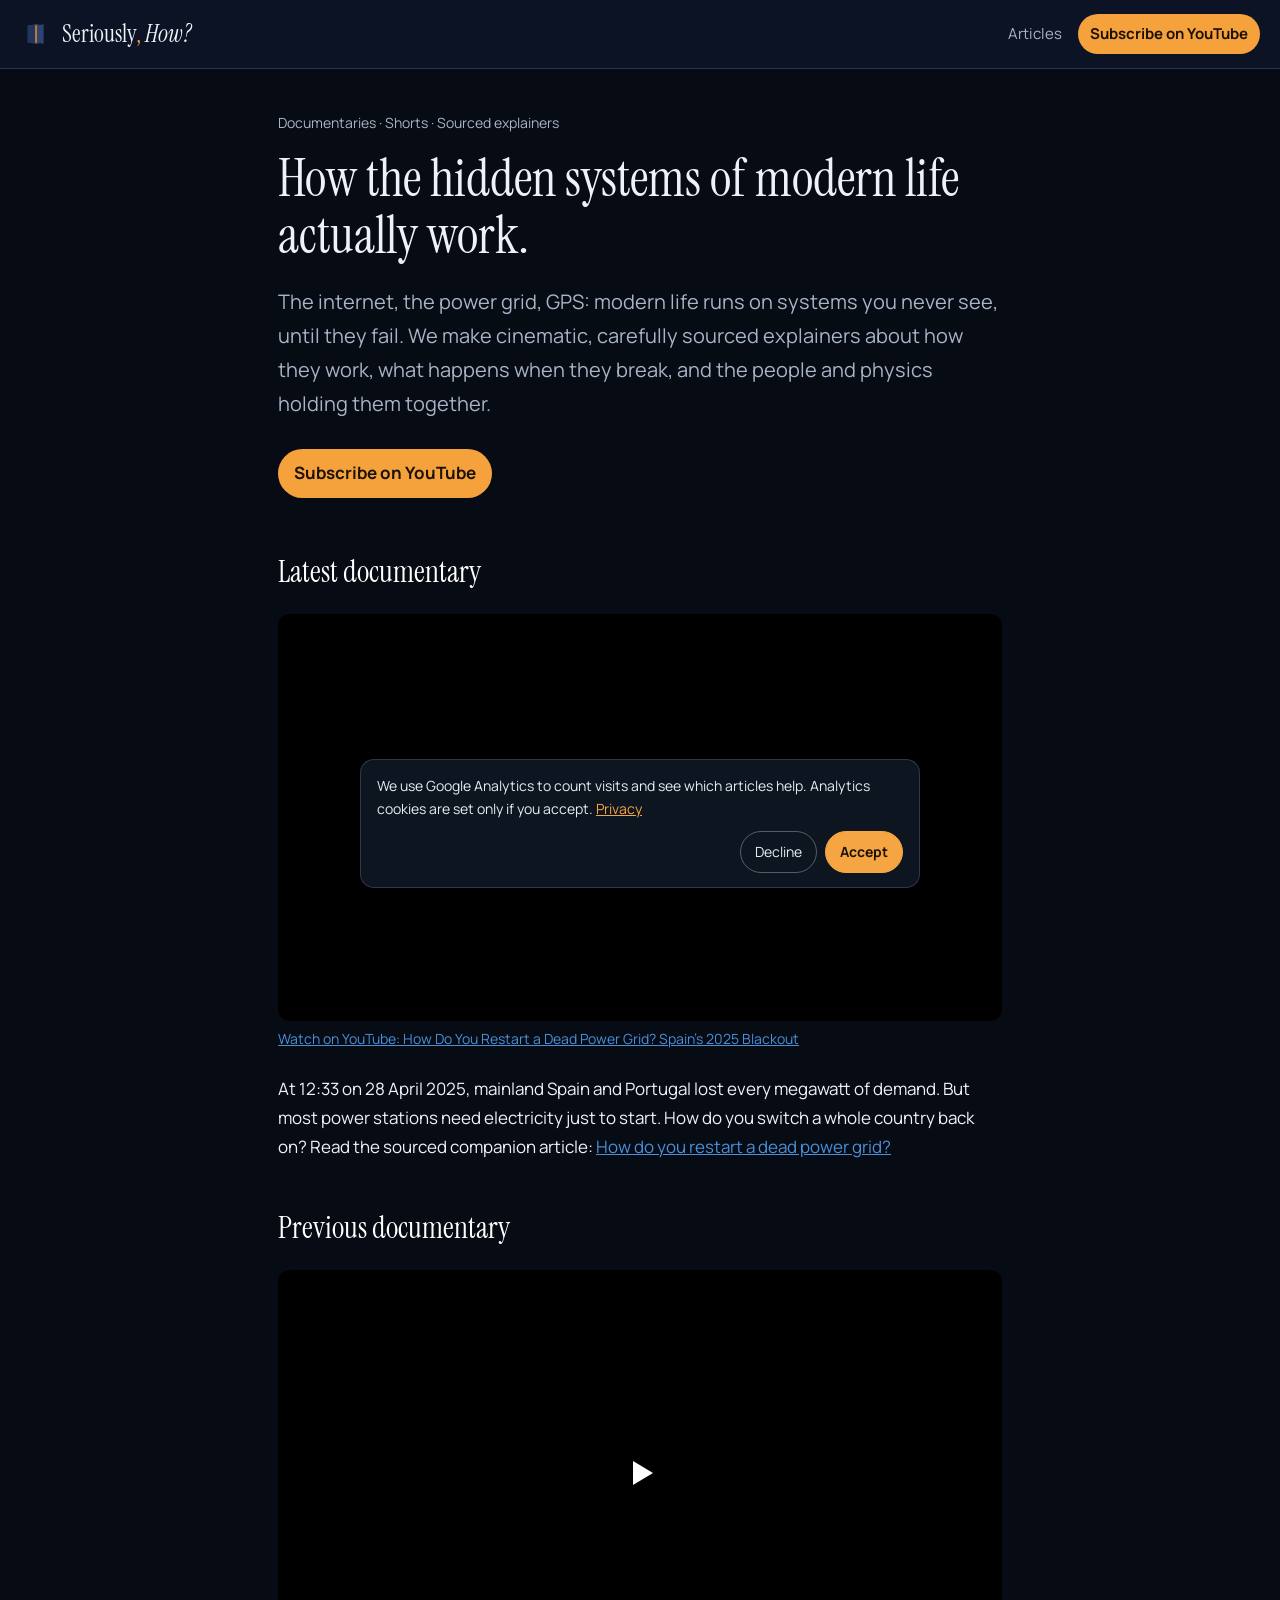
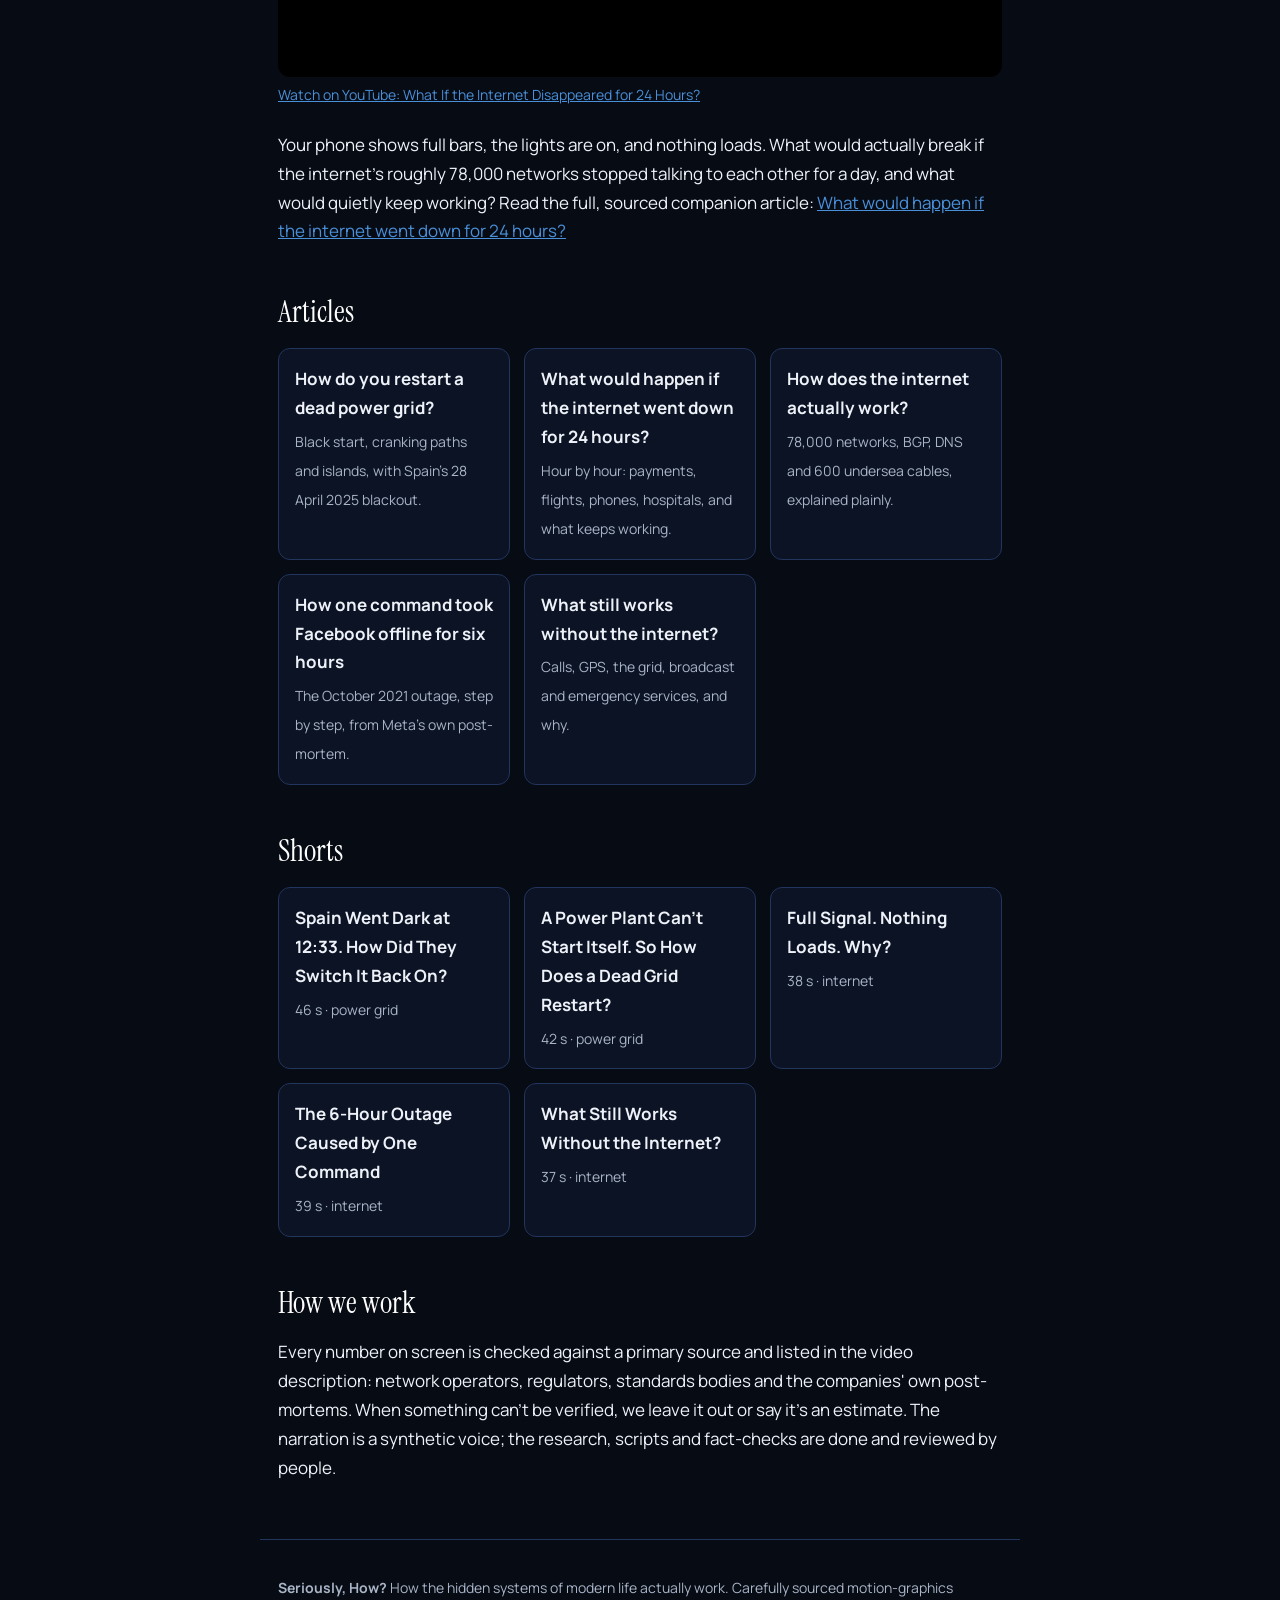
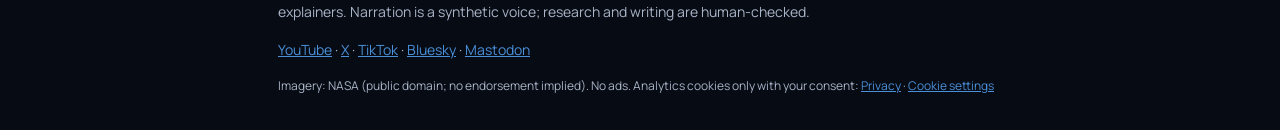
==== index.html @ 6d710eda "site: 2026-11-21T23:31Z" ====
<!doctype html>
<html lang="en">
<head>
<meta charset="utf-8">
<meta name="viewport" content="width=device-width, initial-scale=1">
<title>Seriously, How? | How the hidden systems of modern life actually work</title>
<meta name="description" content="Carefully sourced explainers about the internet, power grids and GPS: what they are, how they fail, and what keeps working. Documentaries and Shorts on YouTube.">
<link rel="canonical" href="https://seriouslyhowtv.github.io/">
<meta name="google-site-verification" content="L1zKC8UwtxLcLsiL1kIcSPegI81uNwDRjJPw3aITzao">
<meta property="og:type" content="website">
<meta property="og:title" content="Seriously, How? | How the hidden systems of modern life actually work">
<meta property="og:description" content="Carefully sourced explainers about the internet, power grids and GPS: what they are, how they fail, and what keeps working. Documentaries and Shorts on YouTube.">
<meta property="og:url" content="https://seriouslyhowtv.github.io/">
<meta property="og:image" content="https://seriouslyhowtv.github.io/static/og-blackstart.jpg">
<meta name="twitter:card" content="summary_large_image">
<link rel="icon" href="/static/favicon.png">
<link rel="preconnect" href="https://fonts.googleapis.com"><link rel="preconnect" href="https://fonts.gstatic.com" crossorigin>
<link href="https://fonts.googleapis.com/css2?family=Instrument+Serif:ital@0;1&family=Manrope:wght@400;600;700&display=swap" rel="stylesheet">
<link rel="stylesheet" href="/static/style.css?v=be25d2f9">
<script type="application/ld+json">{"@context": "https://schema.org", "@graph": [{"@type": "Organization", "name": "Seriously, How?", "url": "https://seriouslyhowtv.github.io", "logo": "https://seriouslyhowtv.github.io/static/avatar.png", "sameAs": ["https://www.youtube.com/@SeriouslyHowTV", "https://x.com/SeriouslyHowTV", "https://www.tiktok.com/@seriouslyhowtv", "https://bsky.app/profile/seriouslyhowtv.bsky.social", "https://mastodon.social/@SeriouslyHowTV"]}, {"@type": "VideoObject", "name": "How Do You Restart a Dead Power Grid? Spain's 2025 Blackout", "description": "How grid operators restart a country after a total blackout: black-start plants, cranking paths, load steps and islands, with the 28 April 2025 Iberian blackout.", "thumbnailUrl": ["https://i.ytimg.com/vi/2I3fvMVswFk/maxresdefault.jpg"], "uploadDate": "2026-11-20T15:00:00Z", "duration": "PT3M11S", "embedUrl": "https://www.youtube.com/embed/2I3fvMVswFk", "url": "https://www.youtube.com/watch?v=2I3fvMVswFk"}, {"@type": "VideoObject", "name": "What If the Internet Disappeared for 24 Hours?", "description": "Hour by hour: what would break and what would keep working if the internet's ~78,000 networks stopped exchanging routes.", "thumbnailUrl": ["https://i.ytimg.com/vi/CZO43--Z1FA/maxresdefault.jpg"], "uploadDate": "2026-11-19T15:00:00Z", "duration": "PT8M13S", "embedUrl": "https://www.youtube.com/embed/CZO43--Z1FA", "url": "https://www.youtube.com/watch?v=CZO43--Z1FA"}]}</script>
<script>
window.dataLayer=window.dataLayer||[];function gtag(){dataLayer.push(arguments);}
gtag('consent','default',{ad_storage:'denied',ad_user_data:'denied',ad_personalization:'denied',analytics_storage:'denied',wait_for_update:500});
try{if(localStorage.getItem('sh_consent')==='granted'){gtag('consent','update',{analytics_storage:'granted'});}}catch(e){}
gtag('js',new Date());gtag('config','G-7S8MNK1HT8');
</script>
<script async src="https://www.googletagmanager.com/gtag/js?id=G-7S8MNK1HT8"></script>
</head>
<body>
<header class="top"><a class="brand" href="/"><img src="/static/avatar.png" alt="" width="32" height="32"><span>Seriously<span class="comma">,</span> <em>How?</em></span></a>
<nav><a href="/#articles">Articles</a><a href="https://www.youtube.com/@SeriouslyHowTV?sub_confirmation=1" class="sub">Subscribe on YouTube</a></nav></header>
<main>
<p class="meta">Documentaries · Shorts · Sourced explainers</p>
<h1>How the hidden systems of modern life actually work.</h1>
<p class="lede">The internet, the power grid, GPS: modern life runs on systems you never see, until they fail. We make cinematic, carefully sourced explainers about how they work, what happens when they break, and the people and physics holding them together.</p>
<a class="cta" href="https://www.youtube.com/@SeriouslyHowTV?sub_confirmation=1">Subscribe on YouTube</a>

<h2>Latest documentary</h2>
<figure class="video"><button class="yt" data-id="2I3fvMVswFk" data-title="How Do You Restart a Dead Power Grid? Spain&#x27;s 2025 Blackout" style="background-image:url(https://i.ytimg.com/vi/2I3fvMVswFk/maxresdefault.jpg)" aria-label="Play: How Do You Restart a Dead Power Grid? Spain&#x27;s 2025 Blackout"><span class="play"></span></button><figcaption><a href="https://www.youtube.com/watch?v=2I3fvMVswFk">Watch on YouTube: How Do You Restart a Dead Power Grid? Spain&#x27;s 2025 Blackout</a></figcaption></figure>
<p>At 12:33 on 28 April 2025, mainland Spain and Portugal lost every megawatt of demand. But most power stations need electricity just to start. How do you switch a whole country back on? Read the sourced companion article: <a href="/restart-a-dead-power-grid/">How do you restart a dead power grid?</a></p>

<h2>Previous documentary</h2>
<figure class="video"><button class="yt" data-id="CZO43--Z1FA" data-title="What If the Internet Disappeared for 24 Hours?" style="background-image:url(https://i.ytimg.com/vi/CZO43--Z1FA/maxresdefault.jpg)" aria-label="Play: What If the Internet Disappeared for 24 Hours?"><span class="play"></span></button><figcaption><a href="https://www.youtube.com/watch?v=CZO43--Z1FA">Watch on YouTube: What If the Internet Disappeared for 24 Hours?</a></figcaption></figure>
<p>Your phone shows full bars, the lights are on, and nothing loads. What would actually break if the internet's roughly 78,000 networks stopped talking to each other for a day, and what would quietly keep working? Read the full, sourced companion article: <a href="/internet-outage-24-hours/">What would happen if the internet went down for 24 hours?</a></p>

<h2 id="articles">Articles</h2>
<div class="cards">
<a class="card" href="/restart-a-dead-power-grid/"><strong>How do you restart a dead power grid?</strong><span>Black start, cranking paths and islands, with Spain's 28 April 2025 blackout.</span></a>
<a class="card" href="/internet-outage-24-hours/"><strong>What would happen if the internet went down for 24 hours?</strong><span>Hour by hour: payments, flights, phones, hospitals, and what keeps working.</span></a>
<a class="card" href="/how-the-internet-works-bgp-dns/"><strong>How does the internet actually work?</strong><span>78,000 networks, BGP, DNS and 600 undersea cables, explained plainly.</span></a>
<a class="card" href="/facebook-outage-2021-bgp-explained/"><strong>How one command took Facebook offline for six hours</strong><span>The October 2021 outage, step by step, from Meta's own post-mortem.</span></a>
<a class="card" href="/what-still-works-without-internet/"><strong>What still works without the internet?</strong><span>Calls, GPS, the grid, broadcast and emergency services, and why.</span></a>
</div>

<h2>Shorts</h2>
<div class="cards">
<a class="card" href="https://youtube.com/shorts/Y-dOBEHFN8U"><strong>Spain Went Dark at 12:33. How Did They Switch It Back On?</strong><span>46 s · power grid</span></a>
<a class="card" href="https://youtube.com/shorts/wNIQ_YsNBSw"><strong>A Power Plant Can't Start Itself. So How Does a Dead Grid Restart?</strong><span>42 s · power grid</span></a>
<a class="card" href="https://youtube.com/shorts/xc8FxhdH4CY"><strong>Full Signal. Nothing Loads. Why?</strong><span>38 s · internet</span></a>
<a class="card" href="https://youtube.com/shorts/HdTgAnh9DNQ"><strong>The 6-Hour Outage Caused by One Command</strong><span>39 s · internet</span></a>
<a class="card" href="https://youtube.com/shorts/McYBIwnWumk"><strong>What Still Works Without the Internet?</strong><span>37 s · internet</span></a>
</div>

<h2>How we work</h2>
<p>Every number on screen is checked against a primary source and listed in the video description: network operators, regulators, standards bodies and the companies' own post-mortems. When something can't be verified, we leave it out or say it's an estimate. The narration is a synthetic voice; the research, scripts and fact-checks are done and reviewed by people.</p>
</main>
<footer>
<p><strong>Seriously, How?</strong> How the hidden systems of modern life actually work. Carefully sourced motion-graphics explainers. Narration is a synthetic voice; research and writing are human-checked.</p>
<p><a href="https://www.youtube.com/@SeriouslyHowTV">YouTube</a> · <a href="https://x.com/SeriouslyHowTV">X</a> · <a href="https://www.tiktok.com/@seriouslyhowtv">TikTok</a> · <a href="https://bsky.app/profile/seriouslyhowtv.bsky.social">Bluesky</a> · <a rel="me" href="https://mastodon.social/@SeriouslyHowTV">Mastodon</a></p>
<p class="small">Imagery: NASA (public domain; no endorsement implied). No ads. Analytics cookies only with your consent: <a href="/privacy/">Privacy</a> · <a href="#" id="cookie-settings">Cookie settings</a></p>
</footer>
<script>
document.querySelectorAll('.yt').forEach(function(el){el.addEventListener('click',function(){
  var f=document.createElement('iframe');f.src='https://www.youtube-nocookie.com/embed/'+el.dataset.id+'?autoplay=1&rel=0';
  f.title=el.dataset.title;f.allow='autoplay; encrypted-media; picture-in-picture';f.allowFullscreen=true;el.replaceWith(f);});});
</script>
<div id="consent" class="consent" role="dialog" aria-label="Cookie consent" hidden>
<p>We use Google Analytics to count visits and see which articles help. Analytics cookies are set only if you accept. <a href="/privacy/">Privacy</a></p>
<div class="consent-actions"><button type="button" data-c="denied">Decline</button><button type="button" data-c="granted" class="primary">Accept</button></div>
</div>
<script>
(function(){var b=document.getElementById('consent');var v=null;try{v=localStorage.getItem('sh_consent');}catch(e){}
if(!v){b.hidden=false;}
b.querySelectorAll('button').forEach(function(x){x.addEventListener('click',function(){var c=x.dataset.c;try{localStorage.setItem('sh_consent',c);}catch(e){}
gtag('consent','update',{analytics_storage:c});
if(c==='granted'&&v!=='granted'){gtag('event','page_view',{page_location:location.href,page_title:document.title});}
v=c;b.hidden=true;});});
var s=document.getElementById('cookie-settings');if(s){s.addEventListener('click',function(e){e.preventDefault();b.hidden=false;});}})();
</script>
</body>
</html>
---- static/style.css ----
:root{--bg:#070B14;--panel:#0B1324;--text:#EEF2F8;--muted:#A9B4C7;--blue:#4A90D9;--dawn:#F5A23D;--line:#22355E}
*{box-sizing:border-box}
html{-webkit-text-size-adjust:100%}
body{margin:0;background:var(--bg);color:var(--text);font:17px/1.7 Manrope,system-ui,-apple-system,Segoe UI,sans-serif}
a{color:var(--blue)}a:hover{color:var(--dawn)}
.top{display:flex;justify-content:space-between;align-items:center;gap:12px;flex-wrap:wrap;padding:14px 20px;border-bottom:1px solid var(--line);background:var(--panel)}
.brand{display:flex;align-items:center;gap:10px;color:var(--text);text-decoration:none;font:400 24px/1 "Instrument Serif",serif}
.brand img{border-radius:50%}.comma{color:var(--dawn)}
nav{display:flex;gap:16px;align-items:center;font-size:15px}
nav a{color:var(--muted);text-decoration:none}
nav a.sub{background:var(--dawn);color:#1b1205;padding:7px 12px;border-radius:999px;font-weight:700}
main{max-width:760px;margin:0 auto;padding:28px 18px 40px}
h1{font:400 clamp(34px,6vw,52px)/1.1 "Instrument Serif",serif;margin:.3em 0 .4em}
h2{font:400 30px/1.2 "Instrument Serif",serif;margin:1.6em 0 .4em;color:#fff}
h3{font-size:18px;margin:1.4em 0 .3em}
.lede{font-size:20px;color:var(--muted)}
.meta{color:var(--muted);font-size:14px}
.video{margin:24px 0}
.yt{position:relative;display:block;width:100%;aspect-ratio:16/9;border:0;border-radius:12px;background:#000 center/cover no-repeat;cursor:pointer}
.yt .play{position:absolute;inset:0;margin:auto;width:76px;height:54px;border-radius:14px;background:rgba(0,0,0,.72)}
.yt .play:after{content:"";position:absolute;left:31px;top:15px;border-style:solid;border-width:12px 0 12px 20px;border-color:transparent transparent transparent #fff}
.yt:hover .play{background:#c00}
iframe{width:100%;aspect-ratio:16/9;border:0;border-radius:12px}
figcaption{font-size:14px;margin-top:6px}
.cards{display:grid;grid-template-columns:repeat(auto-fit,minmax(220px,1fr));gap:14px;margin:18px 0}
.card{display:block;background:var(--panel);border:1px solid var(--line);border-radius:12px;padding:16px;color:var(--text);text-decoration:none}
.card:hover{border-color:var(--dawn)}.card strong{display:block;font-size:17px;margin-bottom:4px}.card span{color:var(--muted);font-size:14px}
.callout{background:var(--panel);border-left:3px solid var(--dawn);padding:12px 16px;border-radius:6px;margin:20px 0}
.sources{font-size:14px;color:var(--muted)}.sources li{margin:4px 0}
.faq details{background:var(--panel);border:1px solid var(--line);border-radius:10px;padding:10px 14px;margin:8px 0}
.faq summary{cursor:pointer;font-weight:600}
.cta{display:inline-block;background:var(--dawn);color:#1b1205;font-weight:700;padding:10px 16px;border-radius:999px;text-decoration:none;margin:8px 0}
footer{border-top:1px solid var(--line);padding:22px 18px;max-width:760px;margin:0 auto;color:var(--muted);font-size:14px}
.small{font-size:12px}
@media (max-width:520px){body{font-size:16px}.top{padding:12px 16px}main{padding:20px 16px 32px}}
.table-wrap{overflow-x:auto;margin:1.2em 0}
.table-wrap table{border-collapse:collapse;width:100%;font-size:.95em}
.table-wrap th,.table-wrap td{text-align:left;padding:.55em .8em;border-bottom:1px solid rgba(127,127,127,.25);vertical-align:top}
.table-wrap th{font-weight:700}
.table-wrap td:first-child{white-space:nowrap;font-variant-numeric:tabular-nums}

.consent{position:fixed;left:12px;right:12px;bottom:12px;max-width:560px;margin:0 auto;background:#0d1520;color:#e8ecf2;border:1px solid rgba(255,255,255,.15);border-radius:14px;padding:14px 16px;font-size:14px;box-shadow:0 10px 30px rgba(0,0,0,.35);z-index:50}
.consent[hidden]{display:none}
.consent p{margin:0 0 10px}
.consent a{color:#f5a541}
.consent-actions{display:flex;gap:8px;justify-content:flex-end}
.consent button{font:inherit;padding:8px 14px;border-radius:999px;border:1px solid rgba(255,255,255,.3);background:transparent;color:inherit;cursor:pointer}
.consent button.primary{background:#f5a541;color:#1b1205;border-color:#f5a541;font-weight:700}
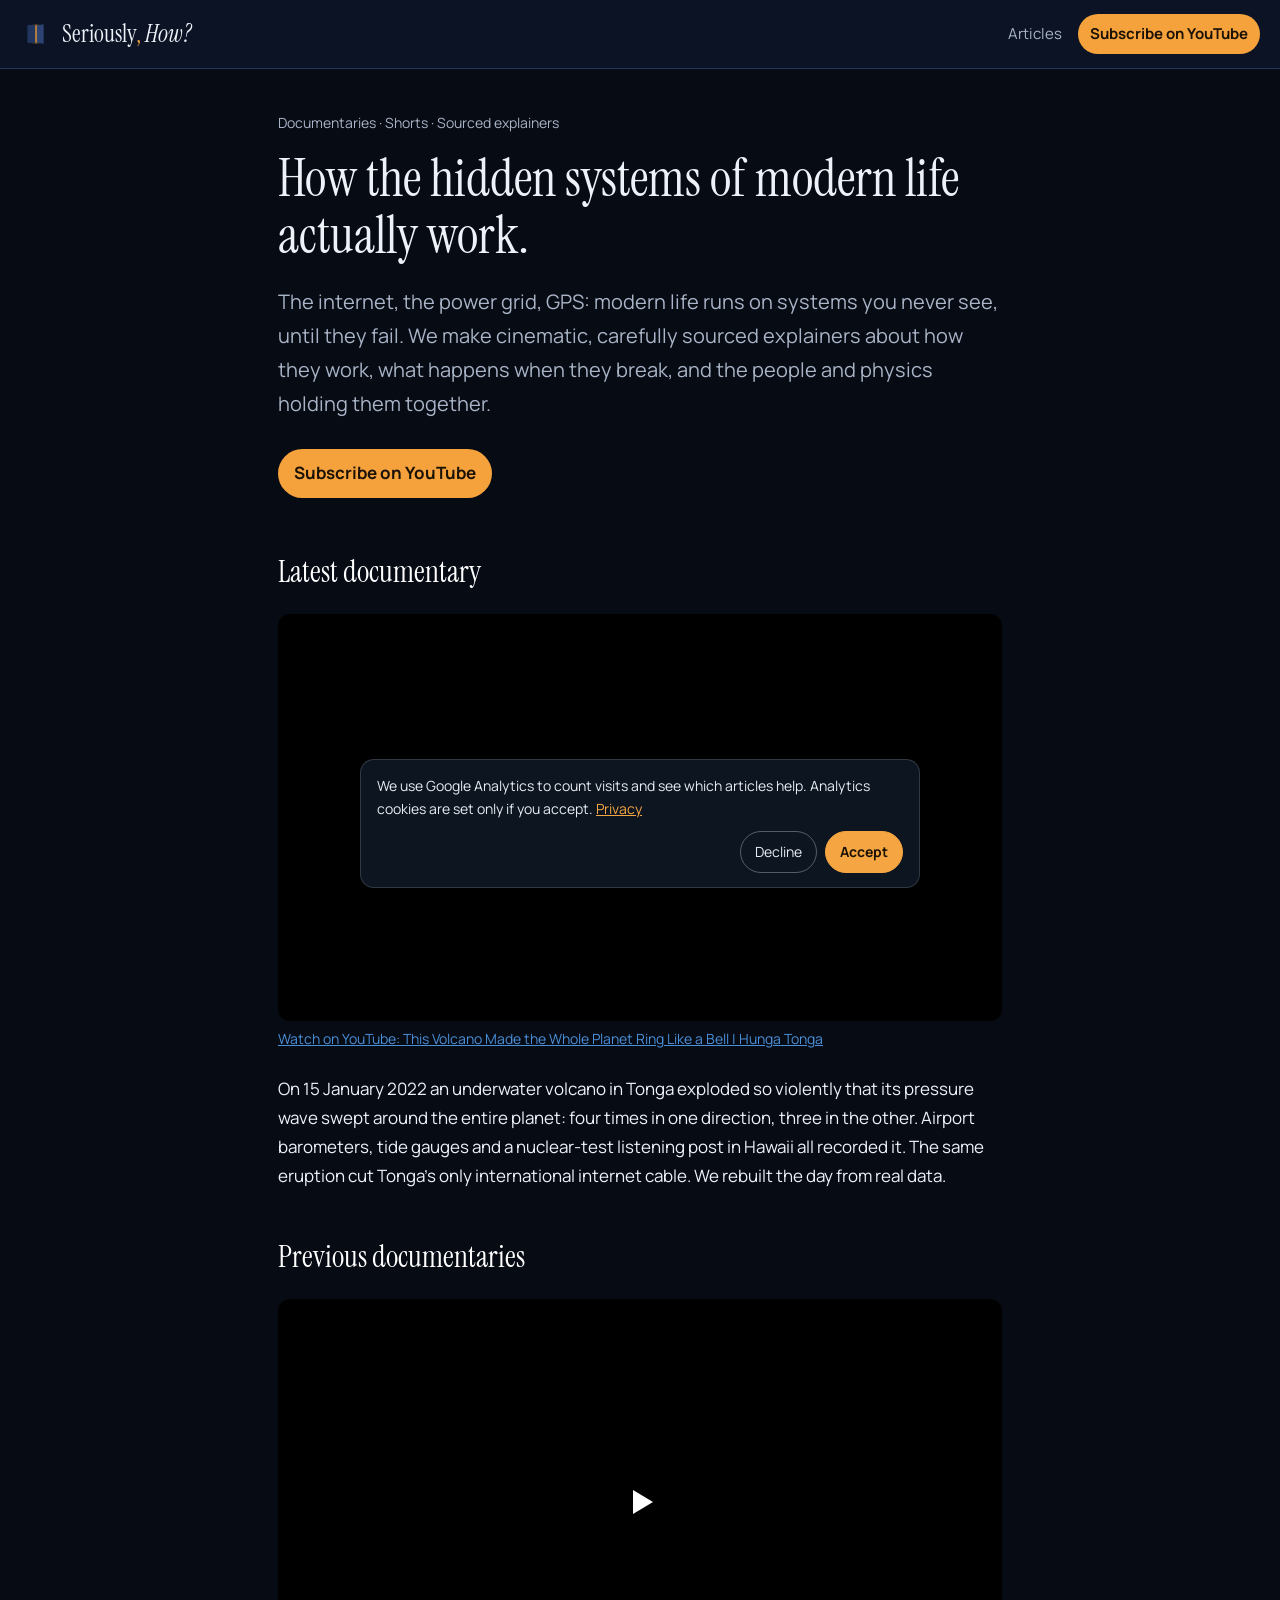
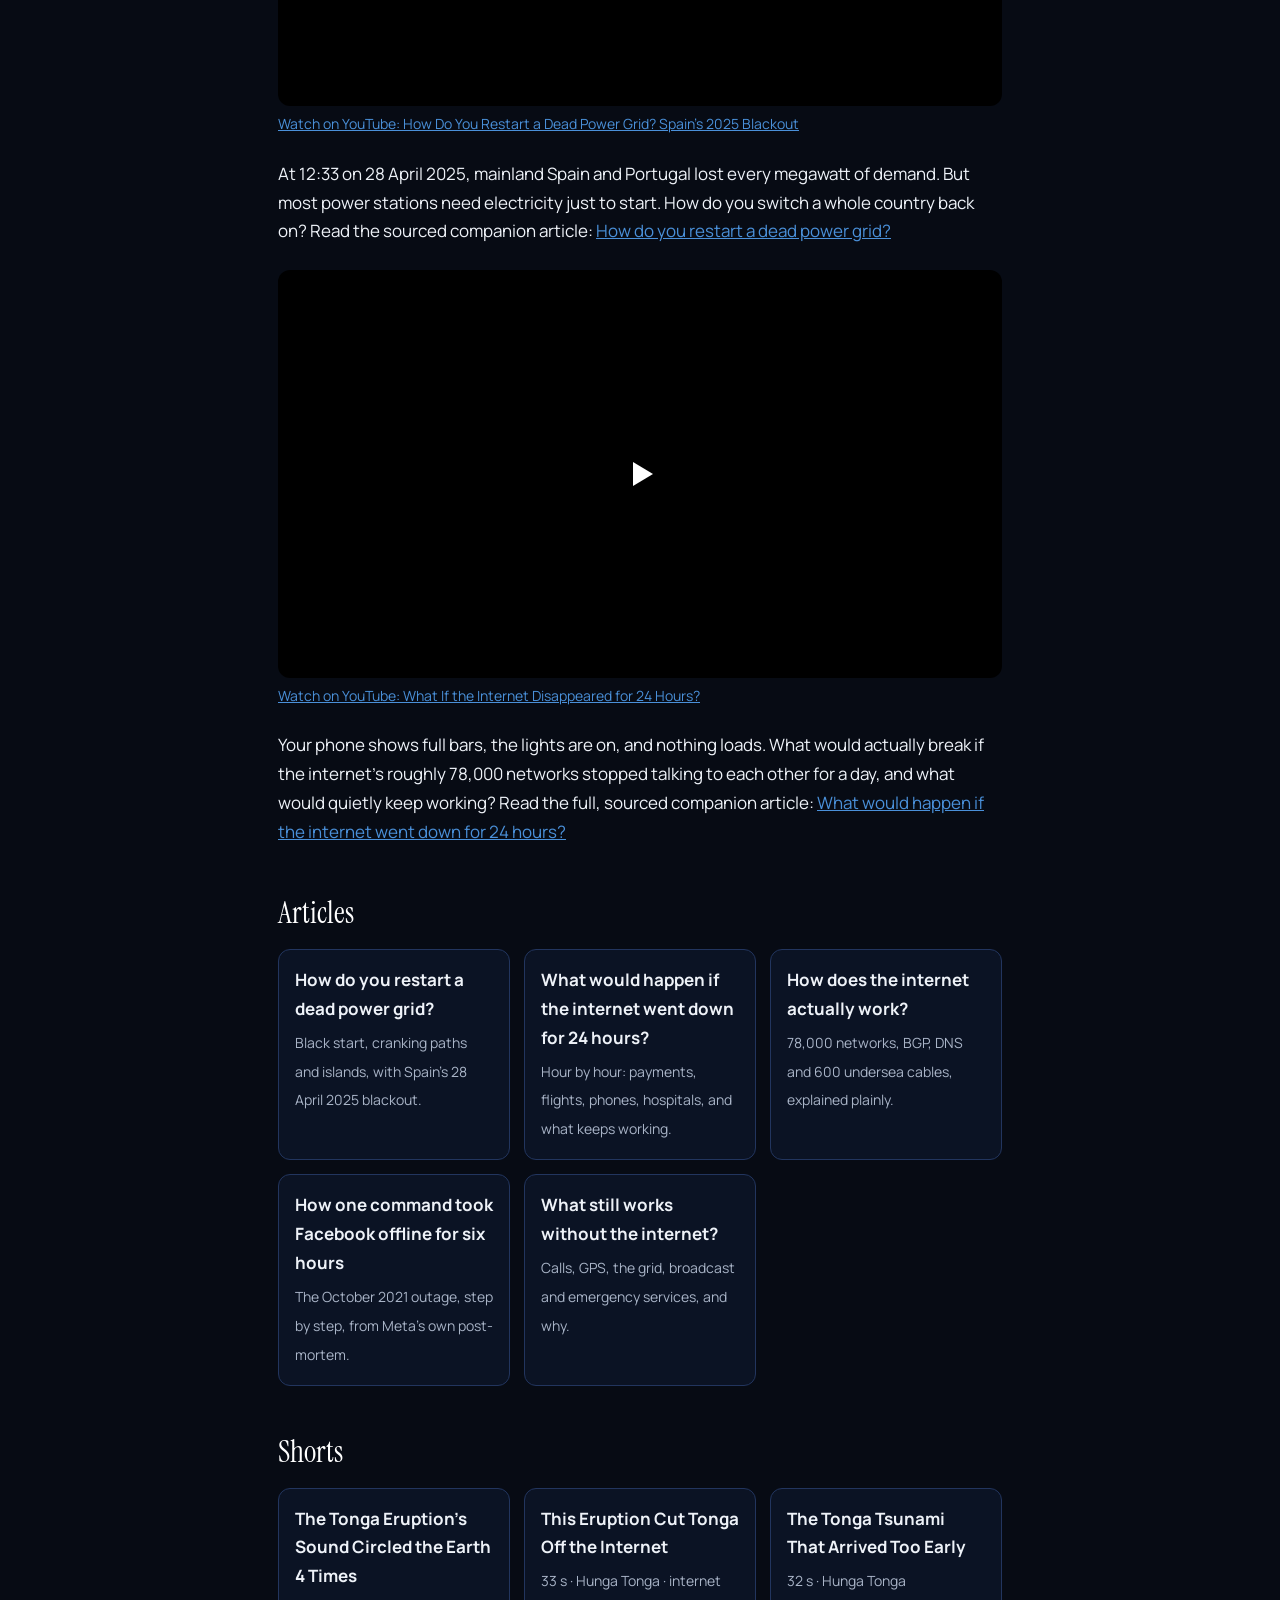
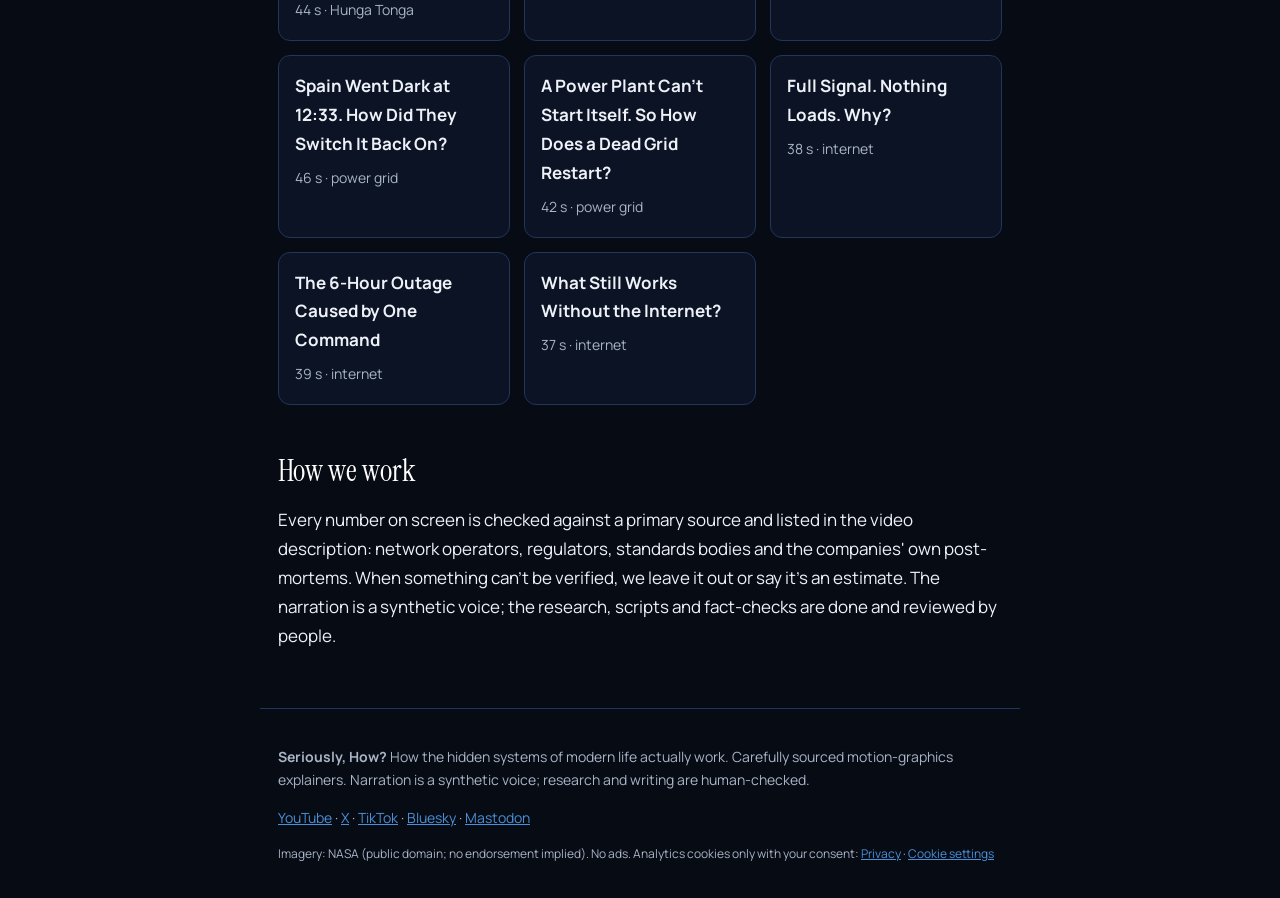
==== commit 8a0ce809: "site: 2026-11-24T20:24Z" ====
--- a/index.html
+++ b/index.html
@@ -4,12 +4,12 @@
 <meta charset="utf-8">
 <meta name="viewport" content="width=device-width, initial-scale=1">
 <title>Seriously, How? | How the hidden systems of modern life actually work</title>
-<meta name="description" content="Carefully sourced explainers about the internet, power grids and GPS: what they are, how they fail, and what keeps working. Documentaries and Shorts on YouTube.">
+<meta name="description" content="Carefully sourced explainers about the internet, power grids, GPS and the planet itself: what they are, how they fail, and what keeps working. Documentaries and Shorts on YouTube.">
 <link rel="canonical" href="https://seriouslyhowtv.github.io/">
 <meta name="google-site-verification" content="L1zKC8UwtxLcLsiL1kIcSPegI81uNwDRjJPw3aITzao">
 <meta property="og:type" content="website">
 <meta property="og:title" content="Seriously, How? | How the hidden systems of modern life actually work">
-<meta property="og:description" content="Carefully sourced explainers about the internet, power grids and GPS: what they are, how they fail, and what keeps working. Documentaries and Shorts on YouTube.">
+<meta property="og:description" content="Carefully sourced explainers about the internet, power grids, GPS and the planet itself: what they are, how they fail, and what keeps working. Documentaries and Shorts on YouTube.">
 <meta property="og:url" content="https://seriouslyhowtv.github.io/">
 <meta property="og:image" content="https://seriouslyhowtv.github.io/static/og-blackstart.jpg">
 <meta name="twitter:card" content="summary_large_image">
@@ -17,7 +17,7 @@
 <link rel="preconnect" href="https://fonts.googleapis.com"><link rel="preconnect" href="https://fonts.gstatic.com" crossorigin>
 <link href="https://fonts.googleapis.com/css2?family=Instrument+Serif:ital@0;1&family=Manrope:wght@400;600;700&display=swap" rel="stylesheet">
 <link rel="stylesheet" href="/static/style.css?v=be25d2f9">
-<script type="application/ld+json">{"@context": "https://schema.org", "@graph": [{"@type": "Organization", "name": "Seriously, How?", "url": "https://seriouslyhowtv.github.io", "logo": "https://seriouslyhowtv.github.io/static/avatar.png", "sameAs": ["https://www.youtube.com/@SeriouslyHowTV", "https://x.com/SeriouslyHowTV", "https://www.tiktok.com/@seriouslyhowtv", "https://bsky.app/profile/seriouslyhowtv.bsky.social", "https://mastodon.social/@SeriouslyHowTV"]}, {"@type": "VideoObject", "name": "How Do You Restart a Dead Power Grid? Spain's 2025 Blackout", "description": "How grid operators restart a country after a total blackout: black-start plants, cranking paths, load steps and islands, with the 28 April 2025 Iberian blackout.", "thumbnailUrl": ["https://i.ytimg.com/vi/2I3fvMVswFk/maxresdefault.jpg"], "uploadDate": "2026-11-20T15:00:00Z", "duration": "PT3M11S", "embedUrl": "https://www.youtube.com/embed/2I3fvMVswFk", "url": "https://www.youtube.com/watch?v=2I3fvMVswFk"}, {"@type": "VideoObject", "name": "What If the Internet Disappeared for 24 Hours?", "description": "Hour by hour: what would break and what would keep working if the internet's ~78,000 networks stopped exchanging routes.", "thumbnailUrl": ["https://i.ytimg.com/vi/CZO43--Z1FA/maxresdefault.jpg"], "uploadDate": "2026-11-19T15:00:00Z", "duration": "PT8M13S", "embedUrl": "https://www.youtube.com/embed/CZO43--Z1FA", "url": "https://www.youtube.com/watch?v=CZO43--Z1FA"}]}</script>
+<script type="application/ld+json">{"@context": "https://schema.org", "@graph": [{"@type": "Organization", "name": "Seriously, How?", "url": "https://seriouslyhowtv.github.io", "logo": "https://seriouslyhowtv.github.io/static/avatar.png", "sameAs": ["https://www.youtube.com/@SeriouslyHowTV", "https://x.com/SeriouslyHowTV", "https://www.tiktok.com/@seriouslyhowtv", "https://bsky.app/profile/seriouslyhowtv.bsky.social", "https://mastodon.social/@SeriouslyHowTV"]}, {"@type": "VideoObject", "name": "This Volcano Made the Whole Planet Ring Like a Bell | Hunga Tonga", "description": "15 January 2022: the Hunga Tonga eruption sent a pressure wave around the planet four times one way and three the other, rebuilt from real barometer, tide-gauge and satellite data.", "thumbnailUrl": ["https://i.ytimg.com/vi/ZW3n-2zZm_c/maxresdefault.jpg"], "uploadDate": "2026-11-22T15:00:00Z", "duration": "PT6M40S", "embedUrl": "https://www.youtube.com/embed/ZW3n-2zZm_c", "url": "https://www.youtube.com/watch?v=ZW3n-2zZm_c"}, {"@type": "VideoObject", "name": "How Do You Restart a Dead Power Grid? Spain's 2025 Blackout", "description": "How grid operators restart a country after a total blackout: black-start plants, cranking paths, load steps and islands, with the 28 April 2025 Iberian blackout.", "thumbnailUrl": ["https://i.ytimg.com/vi/2I3fvMVswFk/maxresdefault.jpg"], "uploadDate": "2026-11-20T15:00:00Z", "duration": "PT3M11S", "embedUrl": "https://www.youtube.com/embed/2I3fvMVswFk", "url": "https://www.youtube.com/watch?v=2I3fvMVswFk"}, {"@type": "VideoObject", "name": "What If the Internet Disappeared for 24 Hours?", "description": "Hour by hour: what would break and what would keep working if the internet's ~78,000 networks stopped exchanging routes.", "thumbnailUrl": ["https://i.ytimg.com/vi/CZO43--Z1FA/maxresdefault.jpg"], "uploadDate": "2026-11-19T15:00:00Z", "duration": "PT8M13S", "embedUrl": "https://www.youtube.com/embed/CZO43--Z1FA", "url": "https://www.youtube.com/watch?v=CZO43--Z1FA"}]}</script>
 <script>
 window.dataLayer=window.dataLayer||[];function gtag(){dataLayer.push(arguments);}
 gtag('consent','default',{ad_storage:'denied',ad_user_data:'denied',ad_personalization:'denied',analytics_storage:'denied',wait_for_update:500});
@@ -36,10 +36,13 @@
 <a class="cta" href="https://www.youtube.com/@SeriouslyHowTV?sub_confirmation=1">Subscribe on YouTube</a>
 
 <h2>Latest documentary</h2>
+<figure class="video"><button class="yt" data-id="ZW3n-2zZm_c" data-title="This Volcano Made the Whole Planet Ring Like a Bell | Hunga Tonga" style="background-image:url(https://i.ytimg.com/vi/ZW3n-2zZm_c/maxresdefault.jpg)" aria-label="Play: This Volcano Made the Whole Planet Ring Like a Bell | Hunga Tonga"><span class="play"></span></button><figcaption><a href="https://www.youtube.com/watch?v=ZW3n-2zZm_c">Watch on YouTube: This Volcano Made the Whole Planet Ring Like a Bell | Hunga Tonga</a></figcaption></figure>
+<p>On 15 January 2022 an underwater volcano in Tonga exploded so violently that its pressure wave swept around the entire planet: four times in one direction, three in the other. Airport barometers, tide gauges and a nuclear-test listening post in Hawaii all recorded it. The same eruption cut Tonga's only international internet cable. We rebuilt the day from real data.</p>
+
+<h2>Previous documentaries</h2>
 <figure class="video"><button class="yt" data-id="2I3fvMVswFk" data-title="How Do You Restart a Dead Power Grid? Spain&#x27;s 2025 Blackout" style="background-image:url(https://i.ytimg.com/vi/2I3fvMVswFk/maxresdefault.jpg)" aria-label="Play: How Do You Restart a Dead Power Grid? Spain&#x27;s 2025 Blackout"><span class="play"></span></button><figcaption><a href="https://www.youtube.com/watch?v=2I3fvMVswFk">Watch on YouTube: How Do You Restart a Dead Power Grid? Spain&#x27;s 2025 Blackout</a></figcaption></figure>
 <p>At 12:33 on 28 April 2025, mainland Spain and Portugal lost every megawatt of demand. But most power stations need electricity just to start. How do you switch a whole country back on? Read the sourced companion article: <a href="/restart-a-dead-power-grid/">How do you restart a dead power grid?</a></p>
 
-<h2>Previous documentary</h2>
 <figure class="video"><button class="yt" data-id="CZO43--Z1FA" data-title="What If the Internet Disappeared for 24 Hours?" style="background-image:url(https://i.ytimg.com/vi/CZO43--Z1FA/maxresdefault.jpg)" aria-label="Play: What If the Internet Disappeared for 24 Hours?"><span class="play"></span></button><figcaption><a href="https://www.youtube.com/watch?v=CZO43--Z1FA">Watch on YouTube: What If the Internet Disappeared for 24 Hours?</a></figcaption></figure>
 <p>Your phone shows full bars, the lights are on, and nothing loads. What would actually break if the internet's roughly 78,000 networks stopped talking to each other for a day, and what would quietly keep working? Read the full, sourced companion article: <a href="/internet-outage-24-hours/">What would happen if the internet went down for 24 hours?</a></p>
 
@@ -54,6 +57,9 @@
 
 <h2>Shorts</h2>
 <div class="cards">
+<a class="card" href="https://youtube.com/shorts/fI9rBYggcsI"><strong>The Tonga Eruption's Sound Circled the Earth 4 Times</strong><span>44 s · Hunga Tonga</span></a>
+<a class="card" href="https://youtube.com/shorts/1gb4xCzdbtQ"><strong>This Eruption Cut Tonga Off the Internet</strong><span>33 s · Hunga Tonga · internet</span></a>
+<a class="card" href="https://youtube.com/shorts/nh2nMl_MNos"><strong>The Tonga Tsunami That Arrived Too Early</strong><span>32 s · Hunga Tonga</span></a>
 <a class="card" href="https://youtube.com/shorts/Y-dOBEHFN8U"><strong>Spain Went Dark at 12:33. How Did They Switch It Back On?</strong><span>46 s · power grid</span></a>
 <a class="card" href="https://youtube.com/shorts/wNIQ_YsNBSw"><strong>A Power Plant Can't Start Itself. So How Does a Dead Grid Restart?</strong><span>42 s · power grid</span></a>
 <a class="card" href="https://youtube.com/shorts/xc8FxhdH4CY"><strong>Full Signal. Nothing Loads. Why?</strong><span>38 s · internet</span></a>
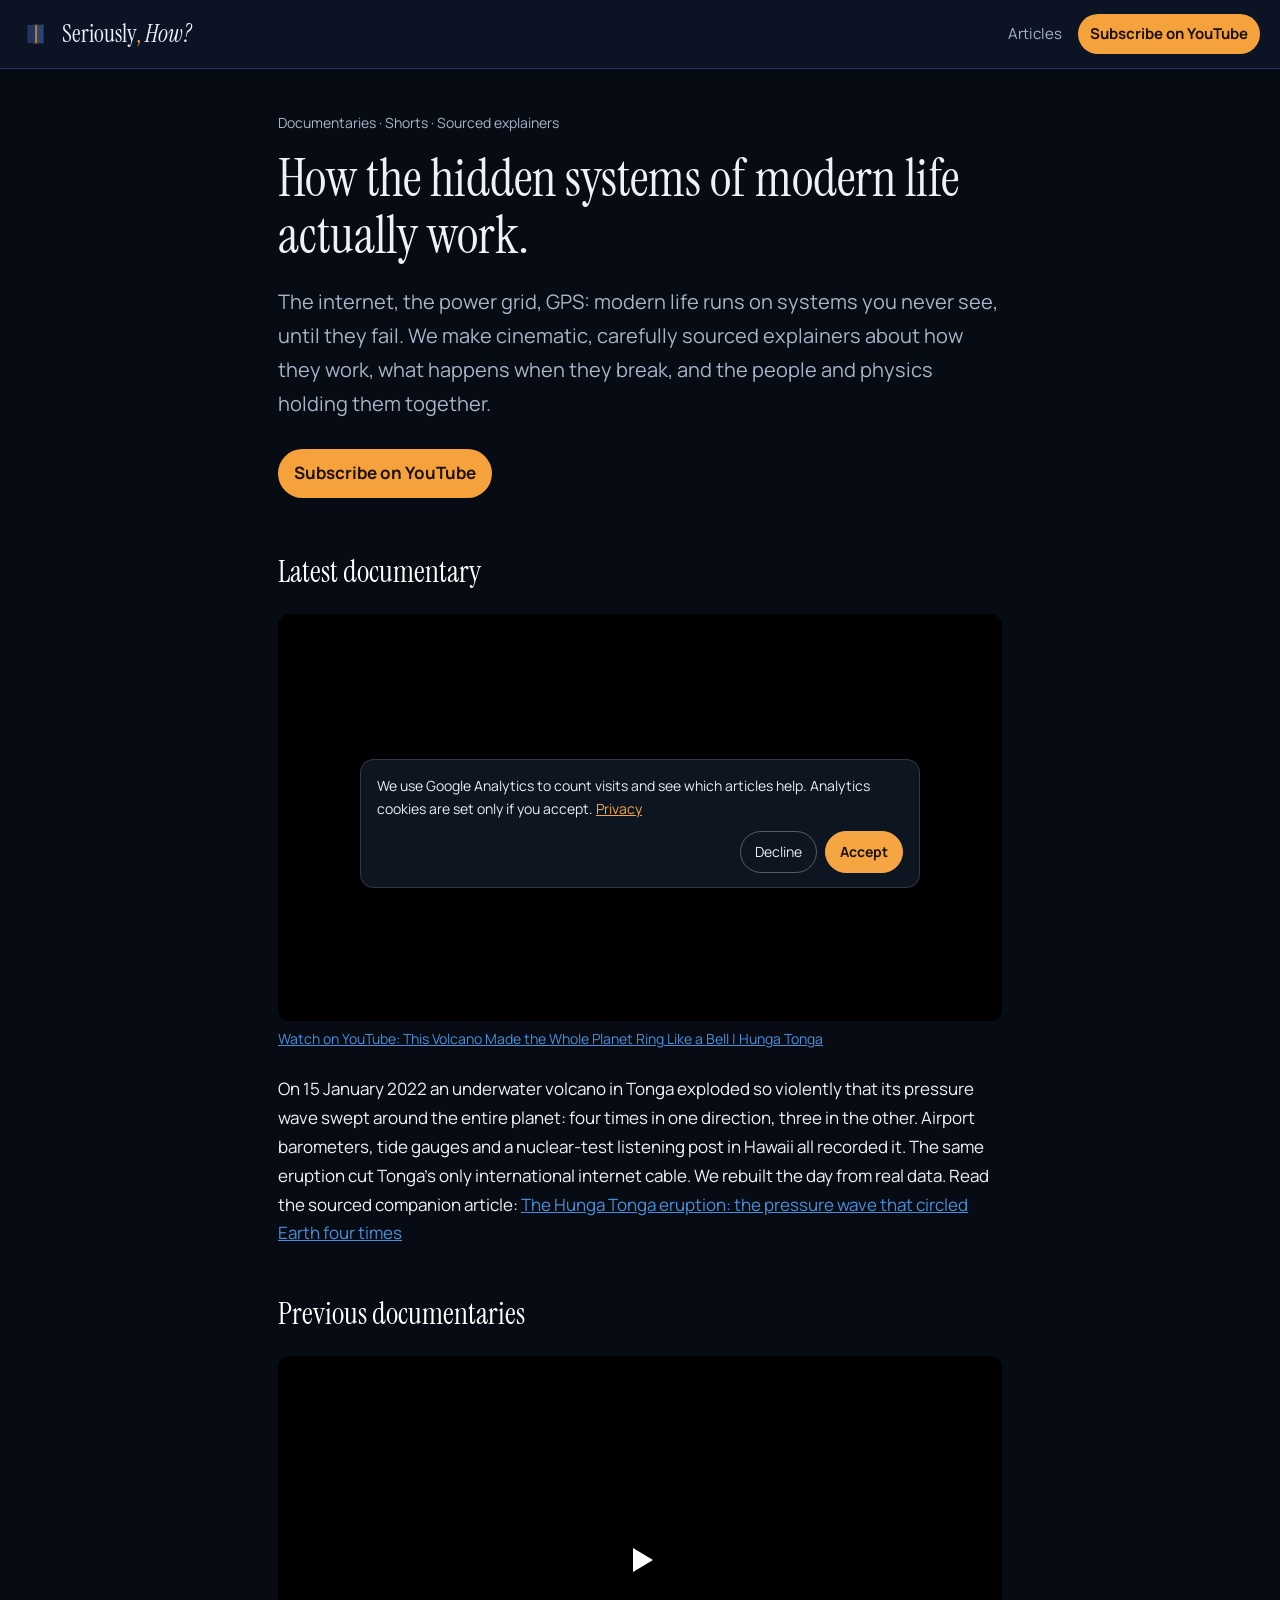
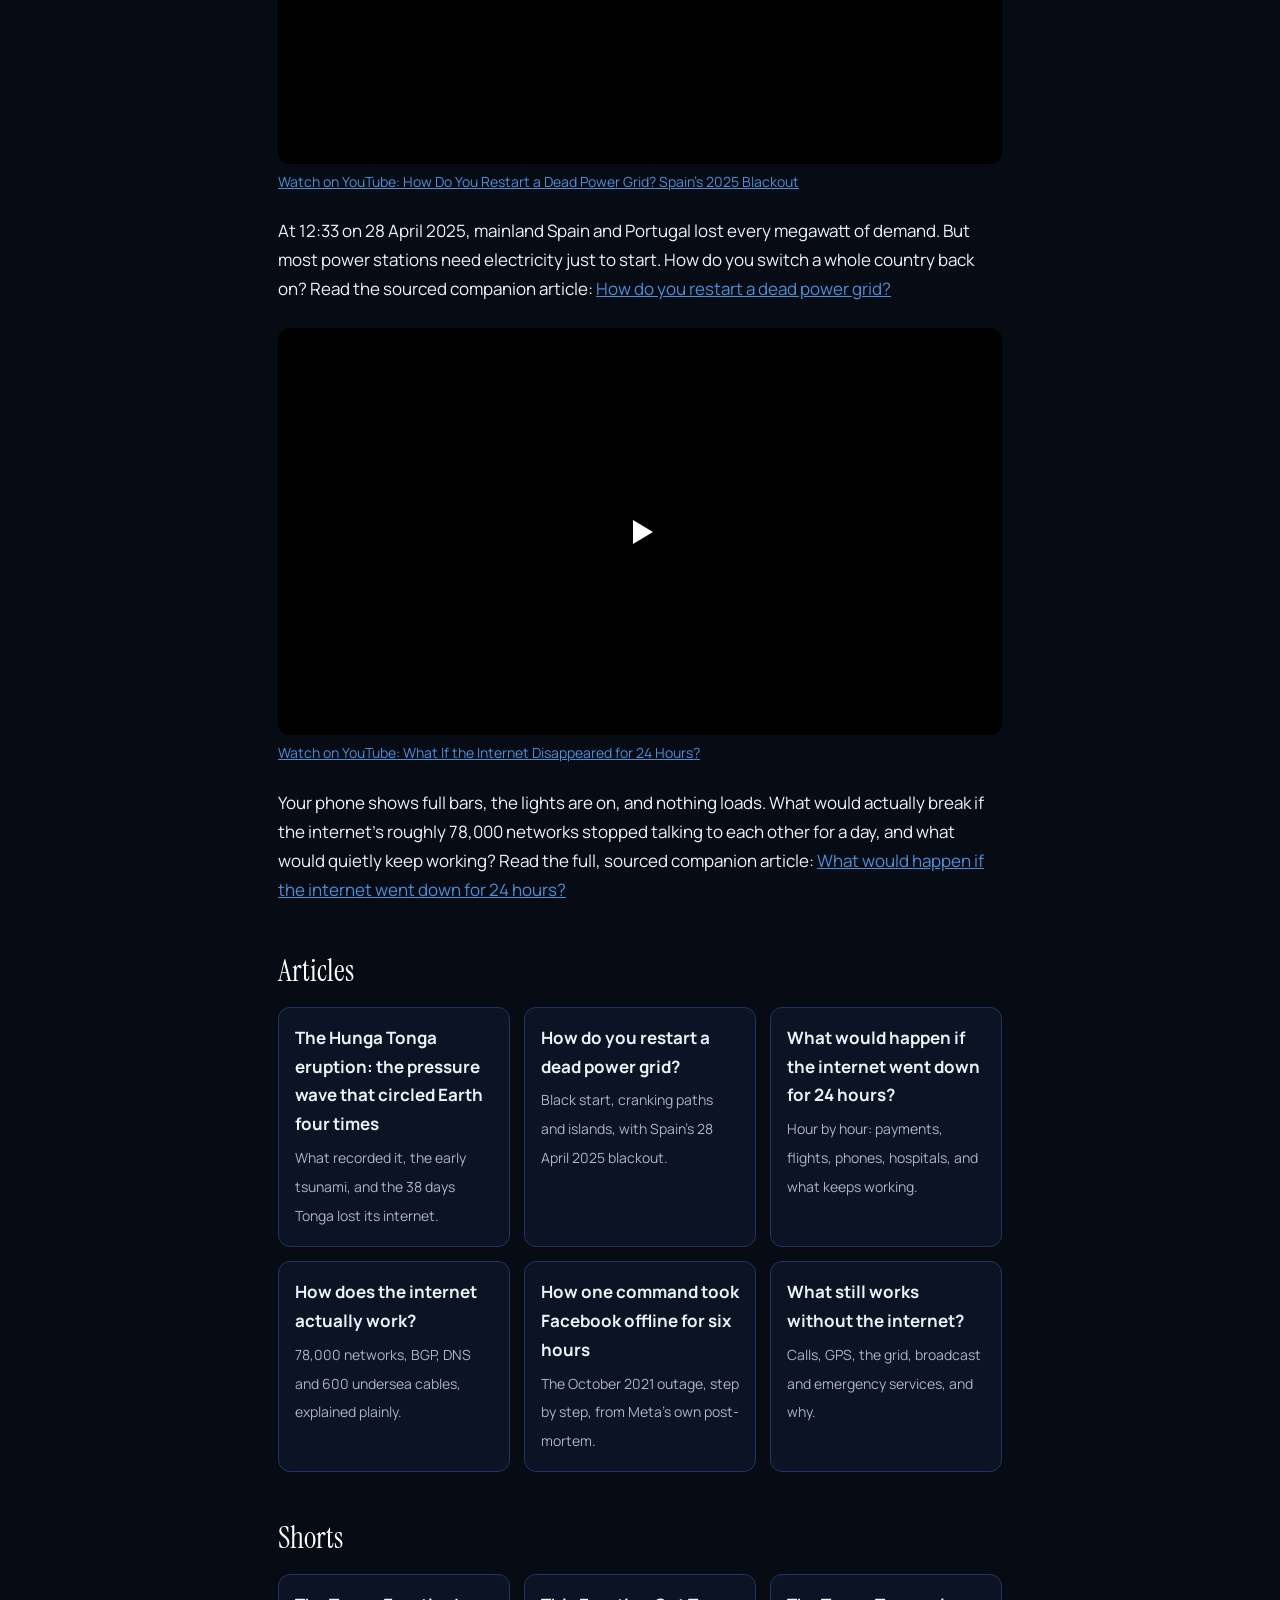
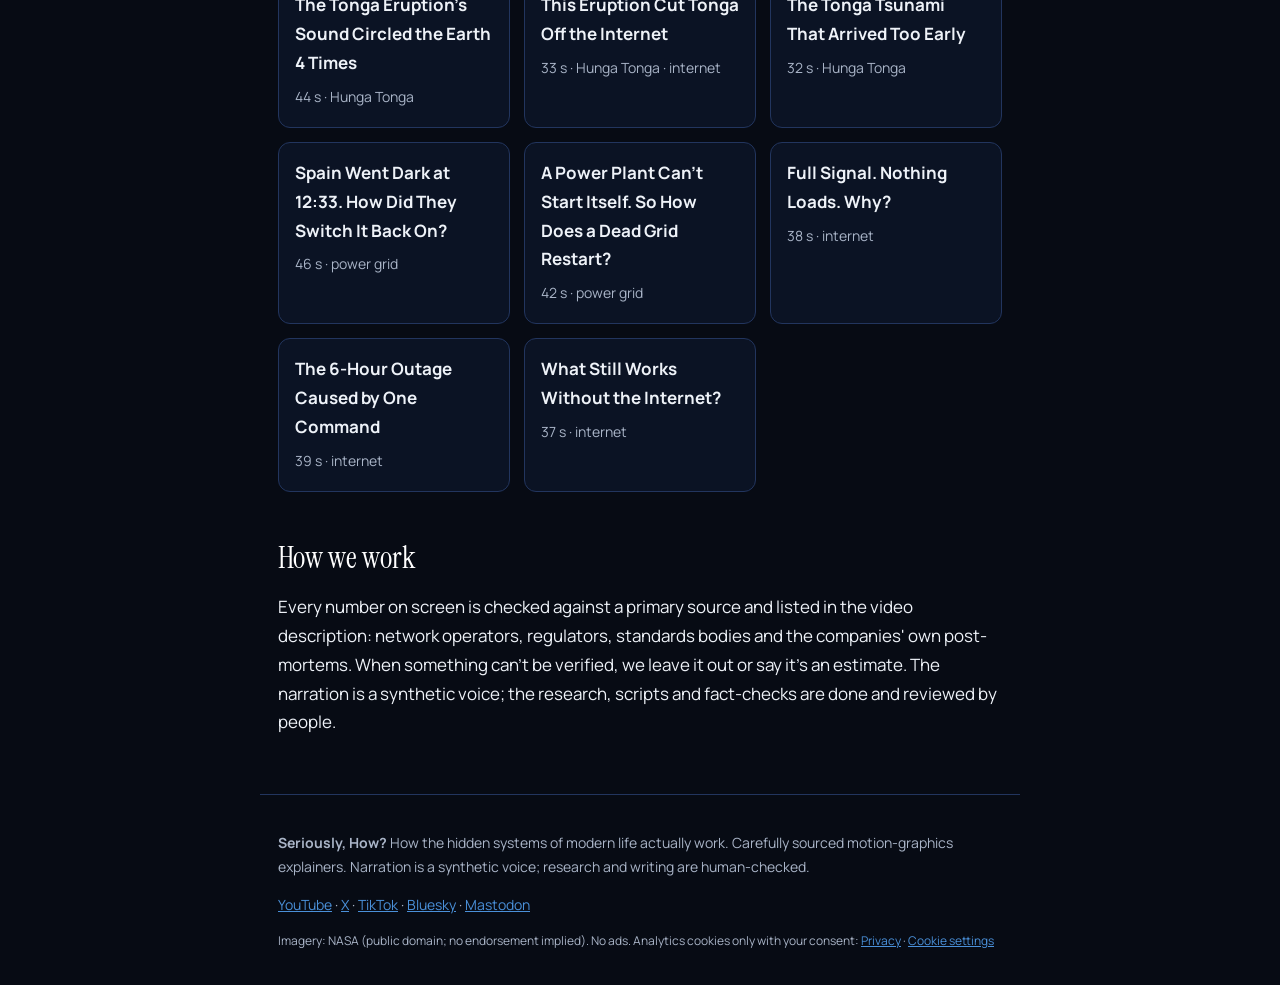
==== commit 5997cbd1: "site: 2026-11-24T20:27Z" ====
--- a/index.html
+++ b/index.html
@@ -37,7 +37,7 @@
 
 <h2>Latest documentary</h2>
 <figure class="video"><button class="yt" data-id="ZW3n-2zZm_c" data-title="This Volcano Made the Whole Planet Ring Like a Bell | Hunga Tonga" style="background-image:url(https://i.ytimg.com/vi/ZW3n-2zZm_c/maxresdefault.jpg)" aria-label="Play: This Volcano Made the Whole Planet Ring Like a Bell | Hunga Tonga"><span class="play"></span></button><figcaption><a href="https://www.youtube.com/watch?v=ZW3n-2zZm_c">Watch on YouTube: This Volcano Made the Whole Planet Ring Like a Bell | Hunga Tonga</a></figcaption></figure>
-<p>On 15 January 2022 an underwater volcano in Tonga exploded so violently that its pressure wave swept around the entire planet: four times in one direction, three in the other. Airport barometers, tide gauges and a nuclear-test listening post in Hawaii all recorded it. The same eruption cut Tonga's only international internet cable. We rebuilt the day from real data.</p>
+<p>On 15 January 2022 an underwater volcano in Tonga exploded so violently that its pressure wave swept around the entire planet: four times in one direction, three in the other. Airport barometers, tide gauges and a nuclear-test listening post in Hawaii all recorded it. The same eruption cut Tonga's only international internet cable. We rebuilt the day from real data. Read the sourced companion article: <a href="/hunga-tonga-eruption-pressure-wave/">The Hunga Tonga eruption: the pressure wave that circled Earth four times</a></p>
 
 <h2>Previous documentaries</h2>
 <figure class="video"><button class="yt" data-id="2I3fvMVswFk" data-title="How Do You Restart a Dead Power Grid? Spain&#x27;s 2025 Blackout" style="background-image:url(https://i.ytimg.com/vi/2I3fvMVswFk/maxresdefault.jpg)" aria-label="Play: How Do You Restart a Dead Power Grid? Spain&#x27;s 2025 Blackout"><span class="play"></span></button><figcaption><a href="https://www.youtube.com/watch?v=2I3fvMVswFk">Watch on YouTube: How Do You Restart a Dead Power Grid? Spain&#x27;s 2025 Blackout</a></figcaption></figure>
@@ -48,6 +48,7 @@
 
 <h2 id="articles">Articles</h2>
 <div class="cards">
+<a class="card" href="/hunga-tonga-eruption-pressure-wave/"><strong>The Hunga Tonga eruption: the pressure wave that circled Earth four times</strong><span>What recorded it, the early tsunami, and the 38 days Tonga lost its internet.</span></a>
 <a class="card" href="/restart-a-dead-power-grid/"><strong>How do you restart a dead power grid?</strong><span>Black start, cranking paths and islands, with Spain's 28 April 2025 blackout.</span></a>
 <a class="card" href="/internet-outage-24-hours/"><strong>What would happen if the internet went down for 24 hours?</strong><span>Hour by hour: payments, flights, phones, hospitals, and what keeps working.</span></a>
 <a class="card" href="/how-the-internet-works-bgp-dns/"><strong>How does the internet actually work?</strong><span>78,000 networks, BGP, DNS and 600 undersea cables, explained plainly.</span></a>
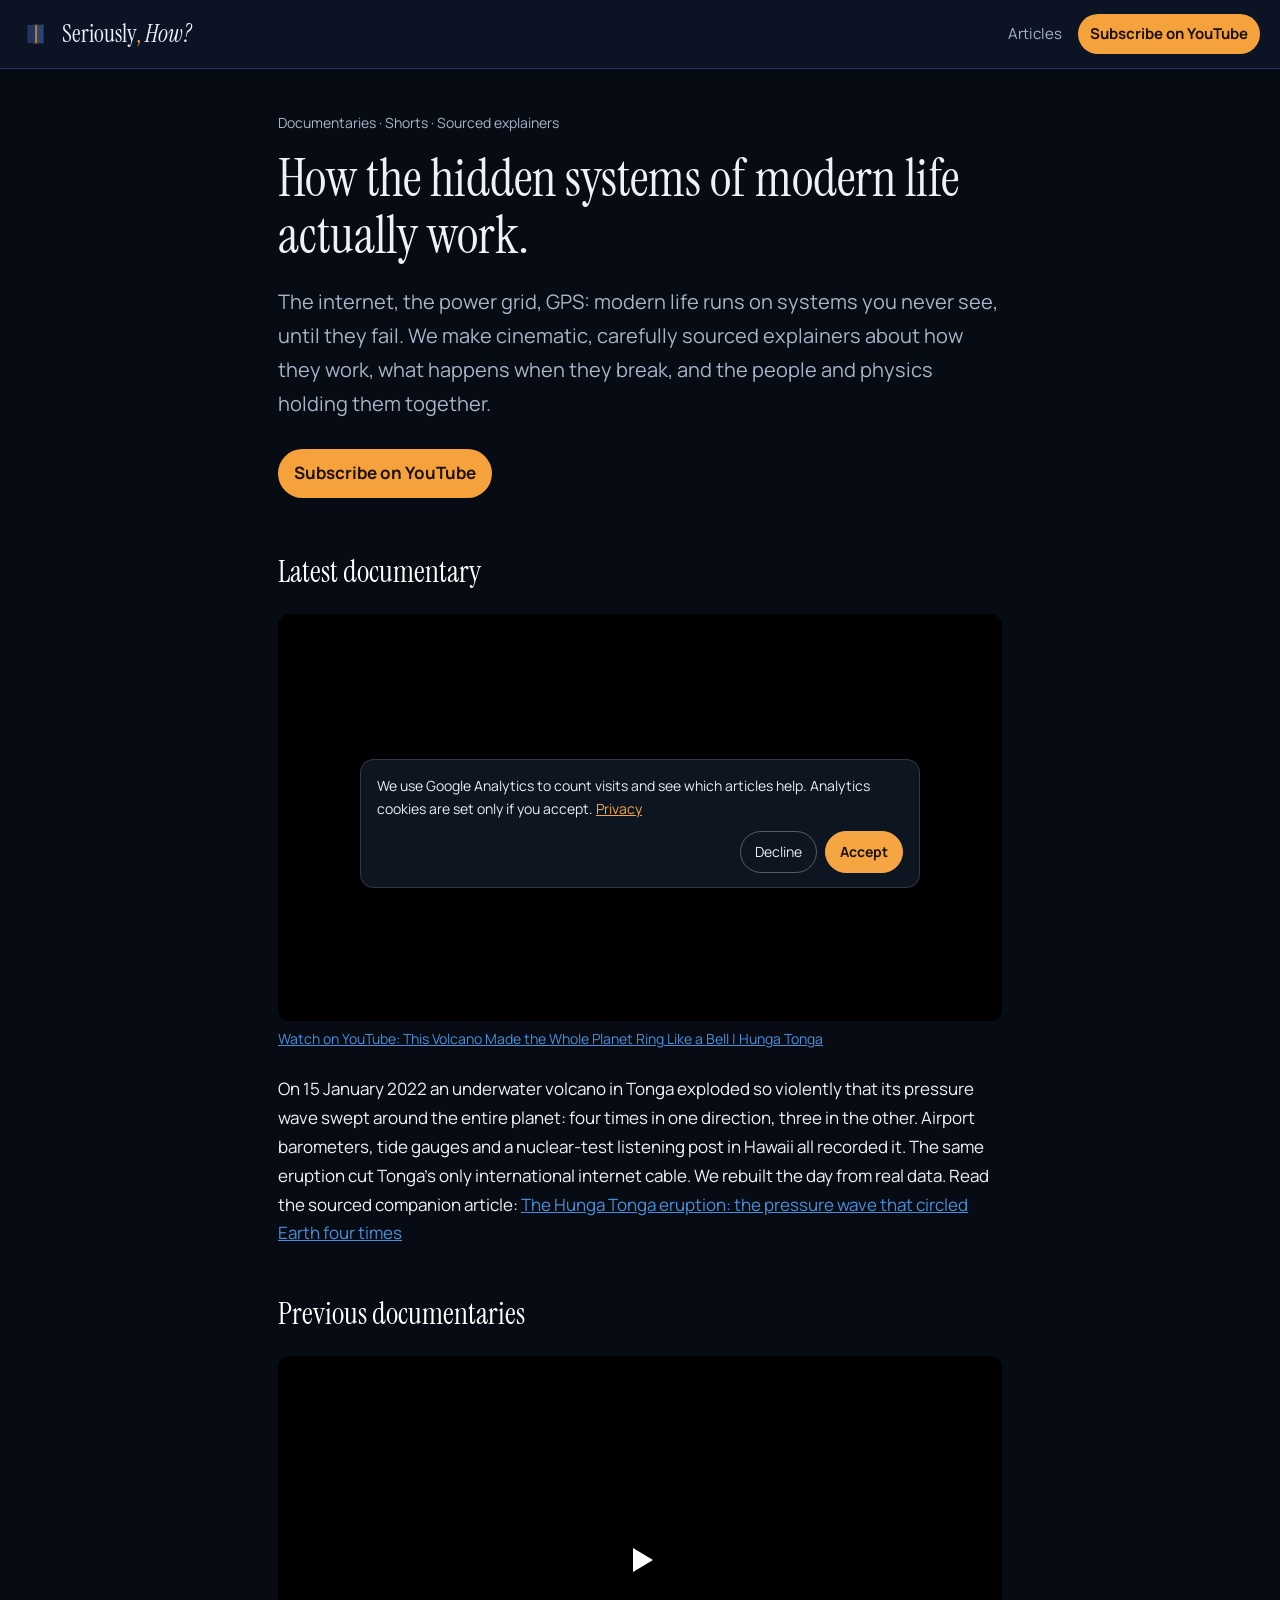
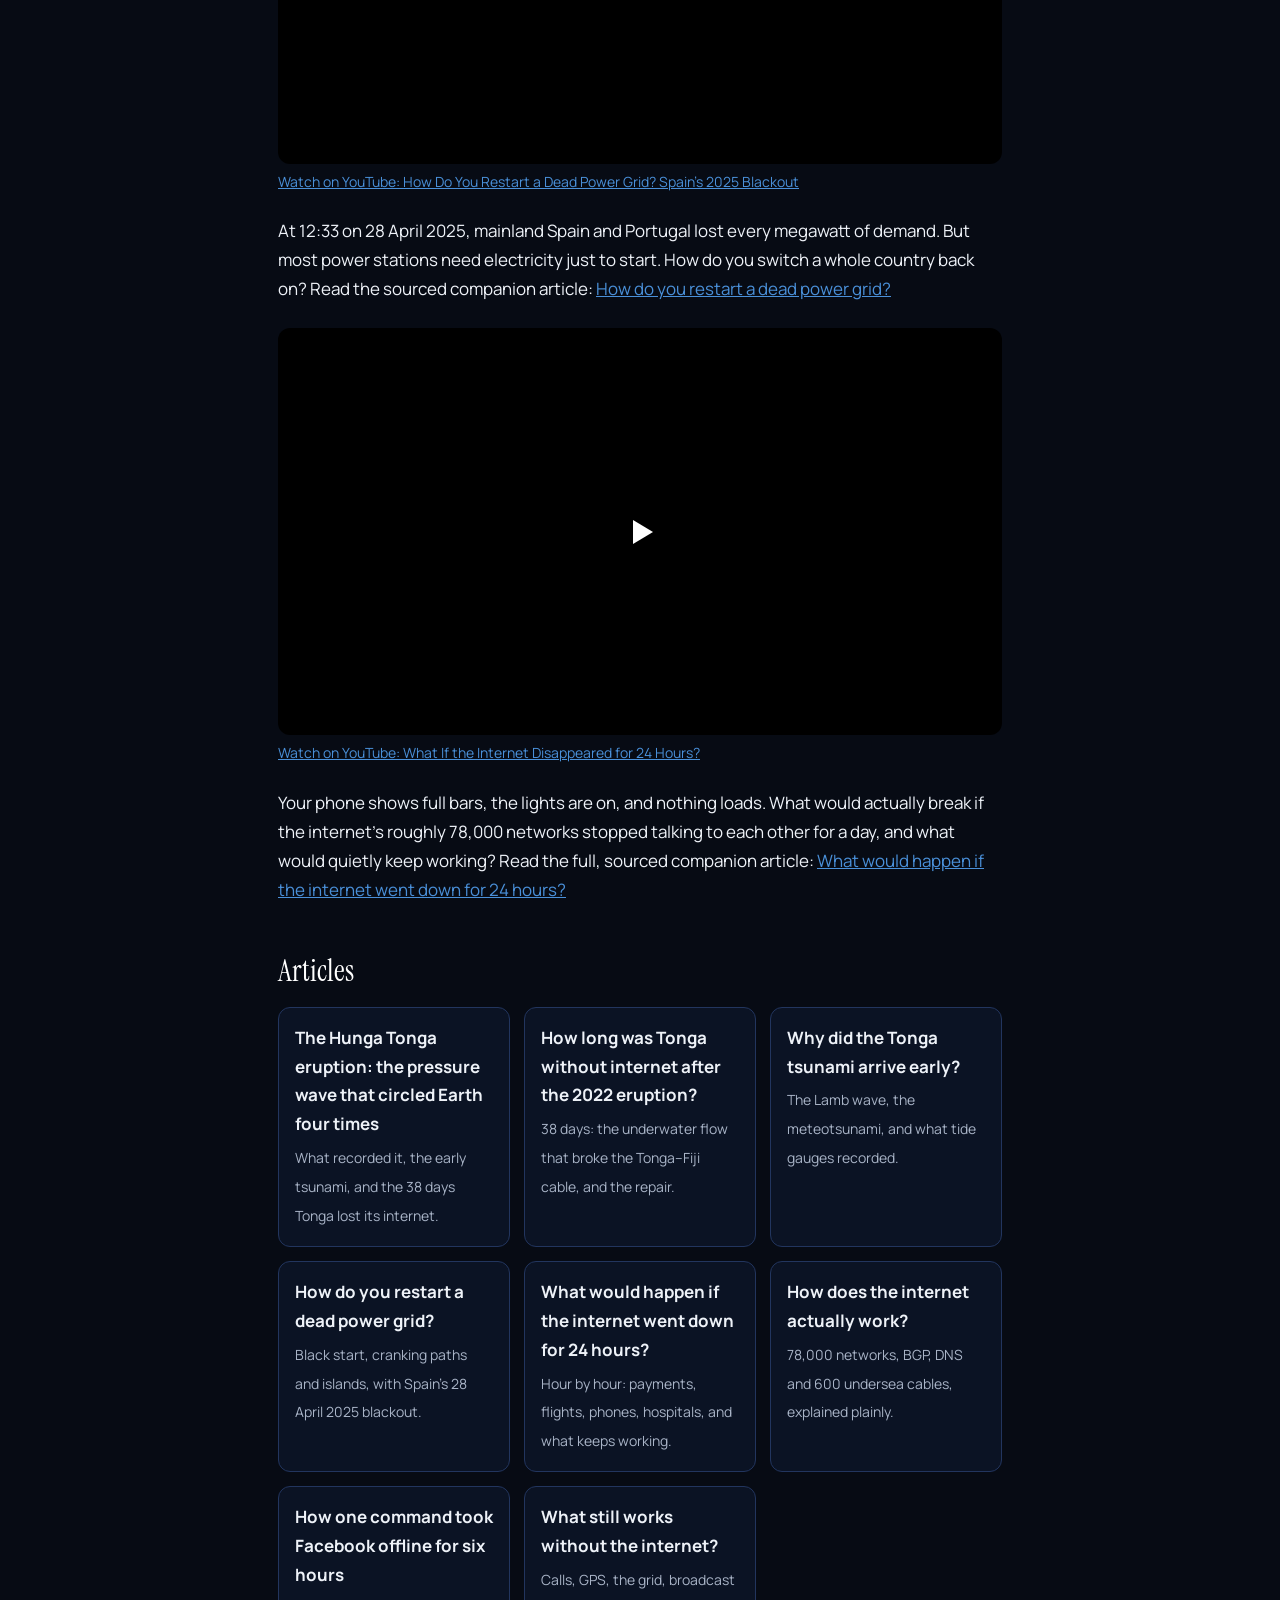
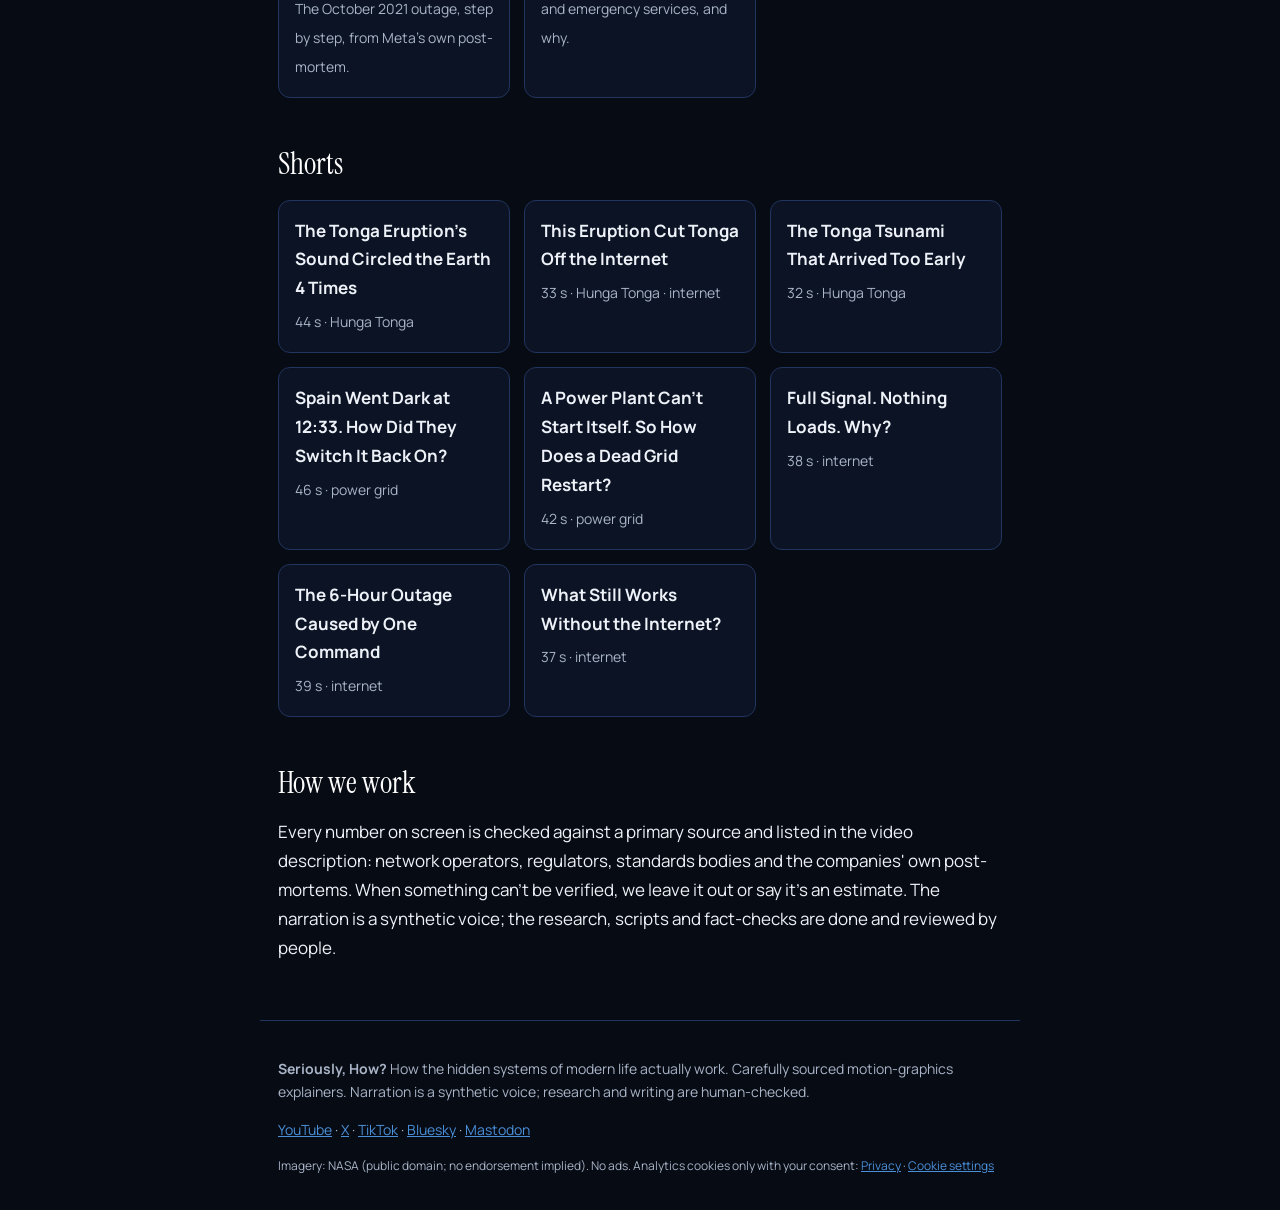
==== commit 4b847319: "site: 2026-11-24T20:55Z" ====
--- a/index.html
+++ b/index.html
@@ -17,7 +17,7 @@
 <link rel="preconnect" href="https://fonts.googleapis.com"><link rel="preconnect" href="https://fonts.gstatic.com" crossorigin>
 <link href="https://fonts.googleapis.com/css2?family=Instrument+Serif:ital@0;1&family=Manrope:wght@400;600;700&display=swap" rel="stylesheet">
 <link rel="stylesheet" href="/static/style.css?v=be25d2f9">
-<script type="application/ld+json">{"@context": "https://schema.org", "@graph": [{"@type": "Organization", "name": "Seriously, How?", "url": "https://seriouslyhowtv.github.io", "logo": "https://seriouslyhowtv.github.io/static/avatar.png", "sameAs": ["https://www.youtube.com/@SeriouslyHowTV", "https://x.com/SeriouslyHowTV", "https://www.tiktok.com/@seriouslyhowtv", "https://bsky.app/profile/seriouslyhowtv.bsky.social", "https://mastodon.social/@SeriouslyHowTV"]}, {"@type": "VideoObject", "name": "This Volcano Made the Whole Planet Ring Like a Bell | Hunga Tonga", "description": "15 January 2022: the Hunga Tonga eruption sent a pressure wave around the planet four times one way and three the other, rebuilt from real barometer, tide-gauge and satellite data.", "thumbnailUrl": ["https://i.ytimg.com/vi/ZW3n-2zZm_c/maxresdefault.jpg"], "uploadDate": "2026-11-22T15:00:00Z", "duration": "PT6M40S", "embedUrl": "https://www.youtube.com/embed/ZW3n-2zZm_c", "url": "https://www.youtube.com/watch?v=ZW3n-2zZm_c"}, {"@type": "VideoObject", "name": "How Do You Restart a Dead Power Grid? Spain's 2025 Blackout", "description": "How grid operators restart a country after a total blackout: black-start plants, cranking paths, load steps and islands, with the 28 April 2025 Iberian blackout.", "thumbnailUrl": ["https://i.ytimg.com/vi/2I3fvMVswFk/maxresdefault.jpg"], "uploadDate": "2026-11-20T15:00:00Z", "duration": "PT3M11S", "embedUrl": "https://www.youtube.com/embed/2I3fvMVswFk", "url": "https://www.youtube.com/watch?v=2I3fvMVswFk"}, {"@type": "VideoObject", "name": "What If the Internet Disappeared for 24 Hours?", "description": "Hour by hour: what would break and what would keep working if the internet's ~78,000 networks stopped exchanging routes.", "thumbnailUrl": ["https://i.ytimg.com/vi/CZO43--Z1FA/maxresdefault.jpg"], "uploadDate": "2026-11-19T15:00:00Z", "duration": "PT8M13S", "embedUrl": "https://www.youtube.com/embed/CZO43--Z1FA", "url": "https://www.youtube.com/watch?v=CZO43--Z1FA"}]}</script>
+<script type="application/ld+json">{"@context": "https://schema.org", "@graph": [{"@type": "WebSite", "name": "Seriously, How?", "url": "https://seriouslyhowtv.github.io/", "alternateName": ["Seriously How", "SeriouslyHow", "Seriously How TV", "SeriouslyHowTV"]}, {"@type": "Organization", "name": "Seriously, How?", "url": "https://seriouslyhowtv.github.io", "logo": "https://seriouslyhowtv.github.io/static/avatar.png", "alternateName": ["Seriously How", "SeriouslyHowTV"], "description": "Sourced science and infrastructure documentaries on YouTube: the internet, power grids, GPS and the planet.", "sameAs": ["https://www.youtube.com/@SeriouslyHowTV", "https://x.com/SeriouslyHowTV", "https://www.tiktok.com/@seriouslyhowtv", "https://bsky.app/profile/seriouslyhowtv.bsky.social", "https://mastodon.social/@SeriouslyHowTV"]}, {"@type": "VideoObject", "name": "This Volcano Made the Whole Planet Ring Like a Bell | Hunga Tonga", "description": "15 January 2022: the Hunga Tonga eruption sent a pressure wave around the planet four times one way and three the other, rebuilt from real barometer, tide-gauge and satellite data.", "thumbnailUrl": ["https://i.ytimg.com/vi/ZW3n-2zZm_c/maxresdefault.jpg"], "uploadDate": "2026-11-22T15:00:00Z", "duration": "PT6M40S", "embedUrl": "https://www.youtube.com/embed/ZW3n-2zZm_c", "url": "https://www.youtube.com/watch?v=ZW3n-2zZm_c"}, {"@type": "VideoObject", "name": "How Do You Restart a Dead Power Grid? Spain's 2025 Blackout", "description": "How grid operators restart a country after a total blackout: black-start plants, cranking paths, load steps and islands, with the 28 April 2025 Iberian blackout.", "thumbnailUrl": ["https://i.ytimg.com/vi/2I3fvMVswFk/maxresdefault.jpg"], "uploadDate": "2026-11-20T15:00:00Z", "duration": "PT3M11S", "embedUrl": "https://www.youtube.com/embed/2I3fvMVswFk", "url": "https://www.youtube.com/watch?v=2I3fvMVswFk"}, {"@type": "VideoObject", "name": "What If the Internet Disappeared for 24 Hours?", "description": "Hour by hour: what would break and what would keep working if the internet's ~78,000 networks stopped exchanging routes.", "thumbnailUrl": ["https://i.ytimg.com/vi/CZO43--Z1FA/maxresdefault.jpg"], "uploadDate": "2026-11-19T15:00:00Z", "duration": "PT8M13S", "embedUrl": "https://www.youtube.com/embed/CZO43--Z1FA", "url": "https://www.youtube.com/watch?v=CZO43--Z1FA"}]}</script>
 <script>
 window.dataLayer=window.dataLayer||[];function gtag(){dataLayer.push(arguments);}
 gtag('consent','default',{ad_storage:'denied',ad_user_data:'denied',ad_personalization:'denied',analytics_storage:'denied',wait_for_update:500});
@@ -49,6 +49,8 @@
 <h2 id="articles">Articles</h2>
 <div class="cards">
 <a class="card" href="/hunga-tonga-eruption-pressure-wave/"><strong>The Hunga Tonga eruption: the pressure wave that circled Earth four times</strong><span>What recorded it, the early tsunami, and the 38 days Tonga lost its internet.</span></a>
+<a class="card" href="/tonga-internet-cable-cut-2022/"><strong>How long was Tonga without internet after the 2022 eruption?</strong><span>38 days: the underwater flow that broke the Tonga–Fiji cable, and the repair.</span></a>
+<a class="card" href="/tonga-tsunami-arrived-early-meteotsunami/"><strong>Why did the Tonga tsunami arrive early?</strong><span>The Lamb wave, the meteotsunami, and what tide gauges recorded.</span></a>
 <a class="card" href="/restart-a-dead-power-grid/"><strong>How do you restart a dead power grid?</strong><span>Black start, cranking paths and islands, with Spain's 28 April 2025 blackout.</span></a>
 <a class="card" href="/internet-outage-24-hours/"><strong>What would happen if the internet went down for 24 hours?</strong><span>Hour by hour: payments, flights, phones, hospitals, and what keeps working.</span></a>
 <a class="card" href="/how-the-internet-works-bgp-dns/"><strong>How does the internet actually work?</strong><span>78,000 networks, BGP, DNS and 600 undersea cables, explained plainly.</span></a>
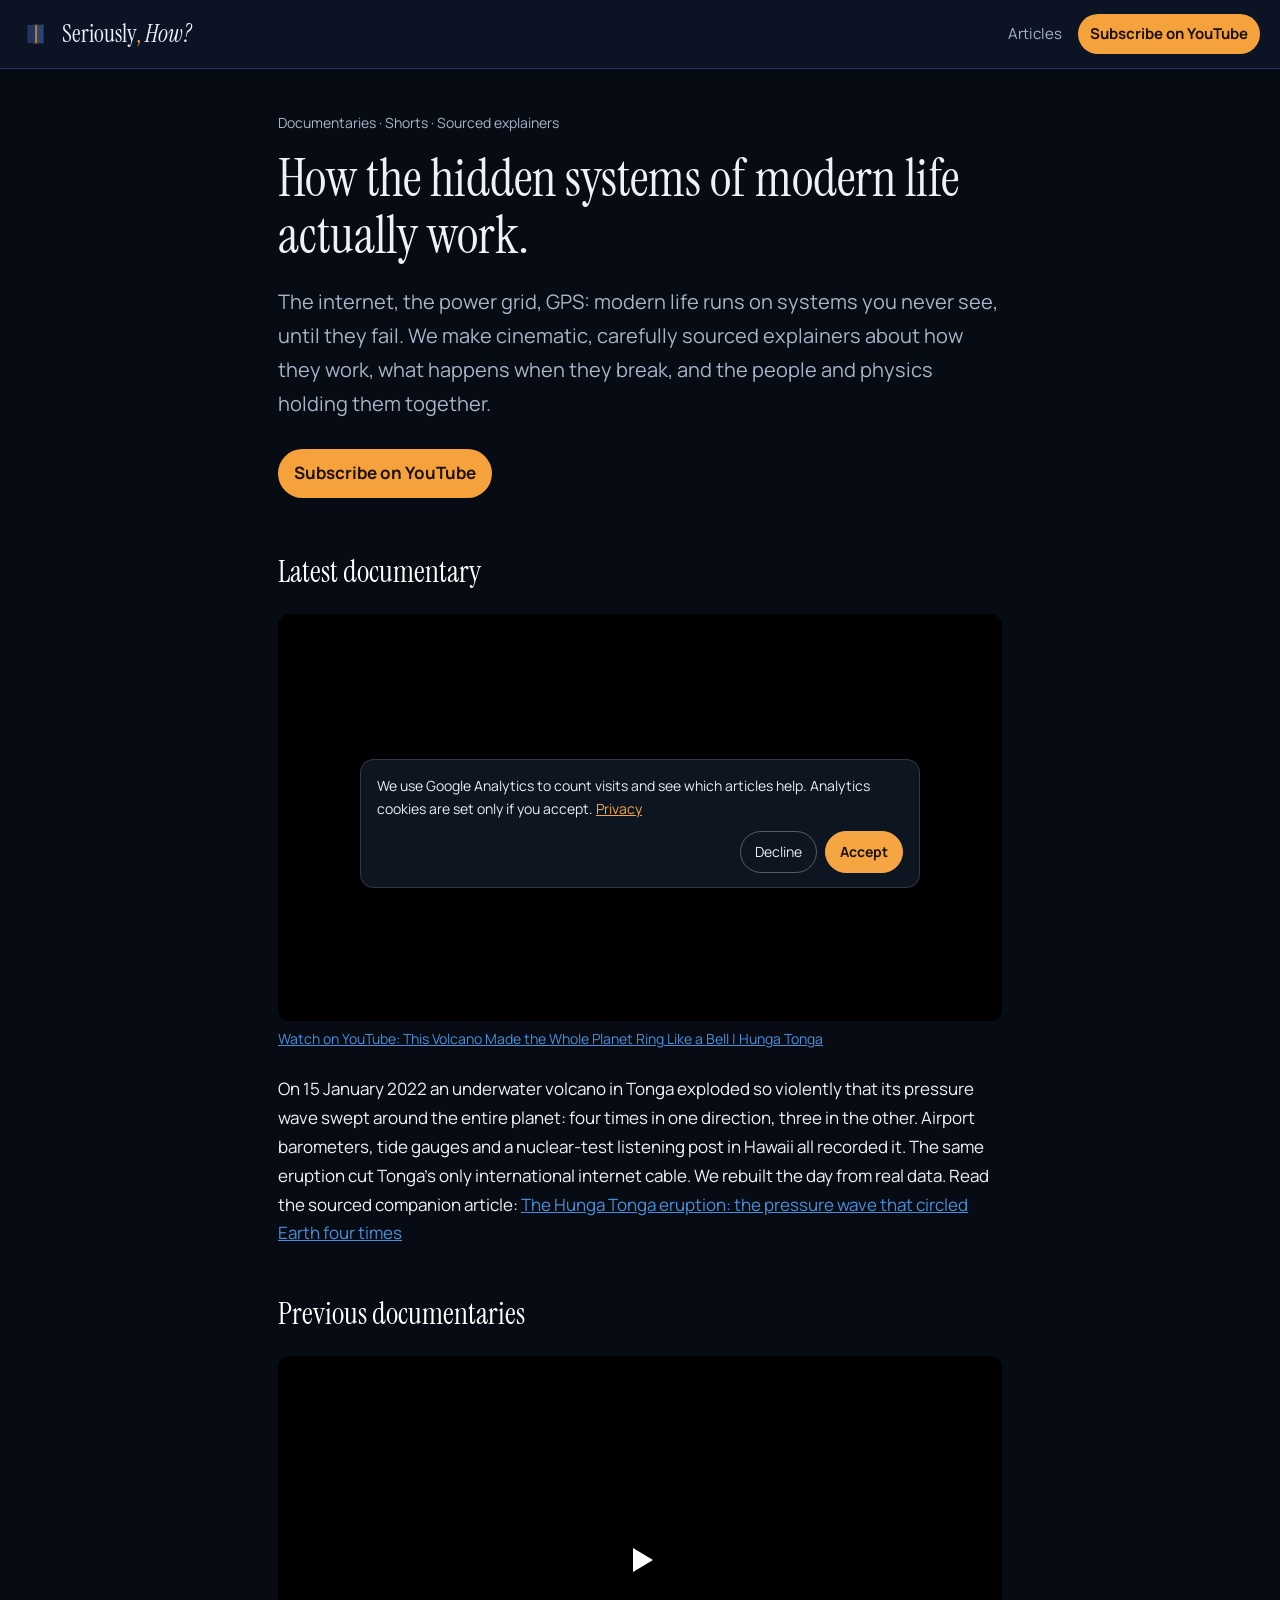
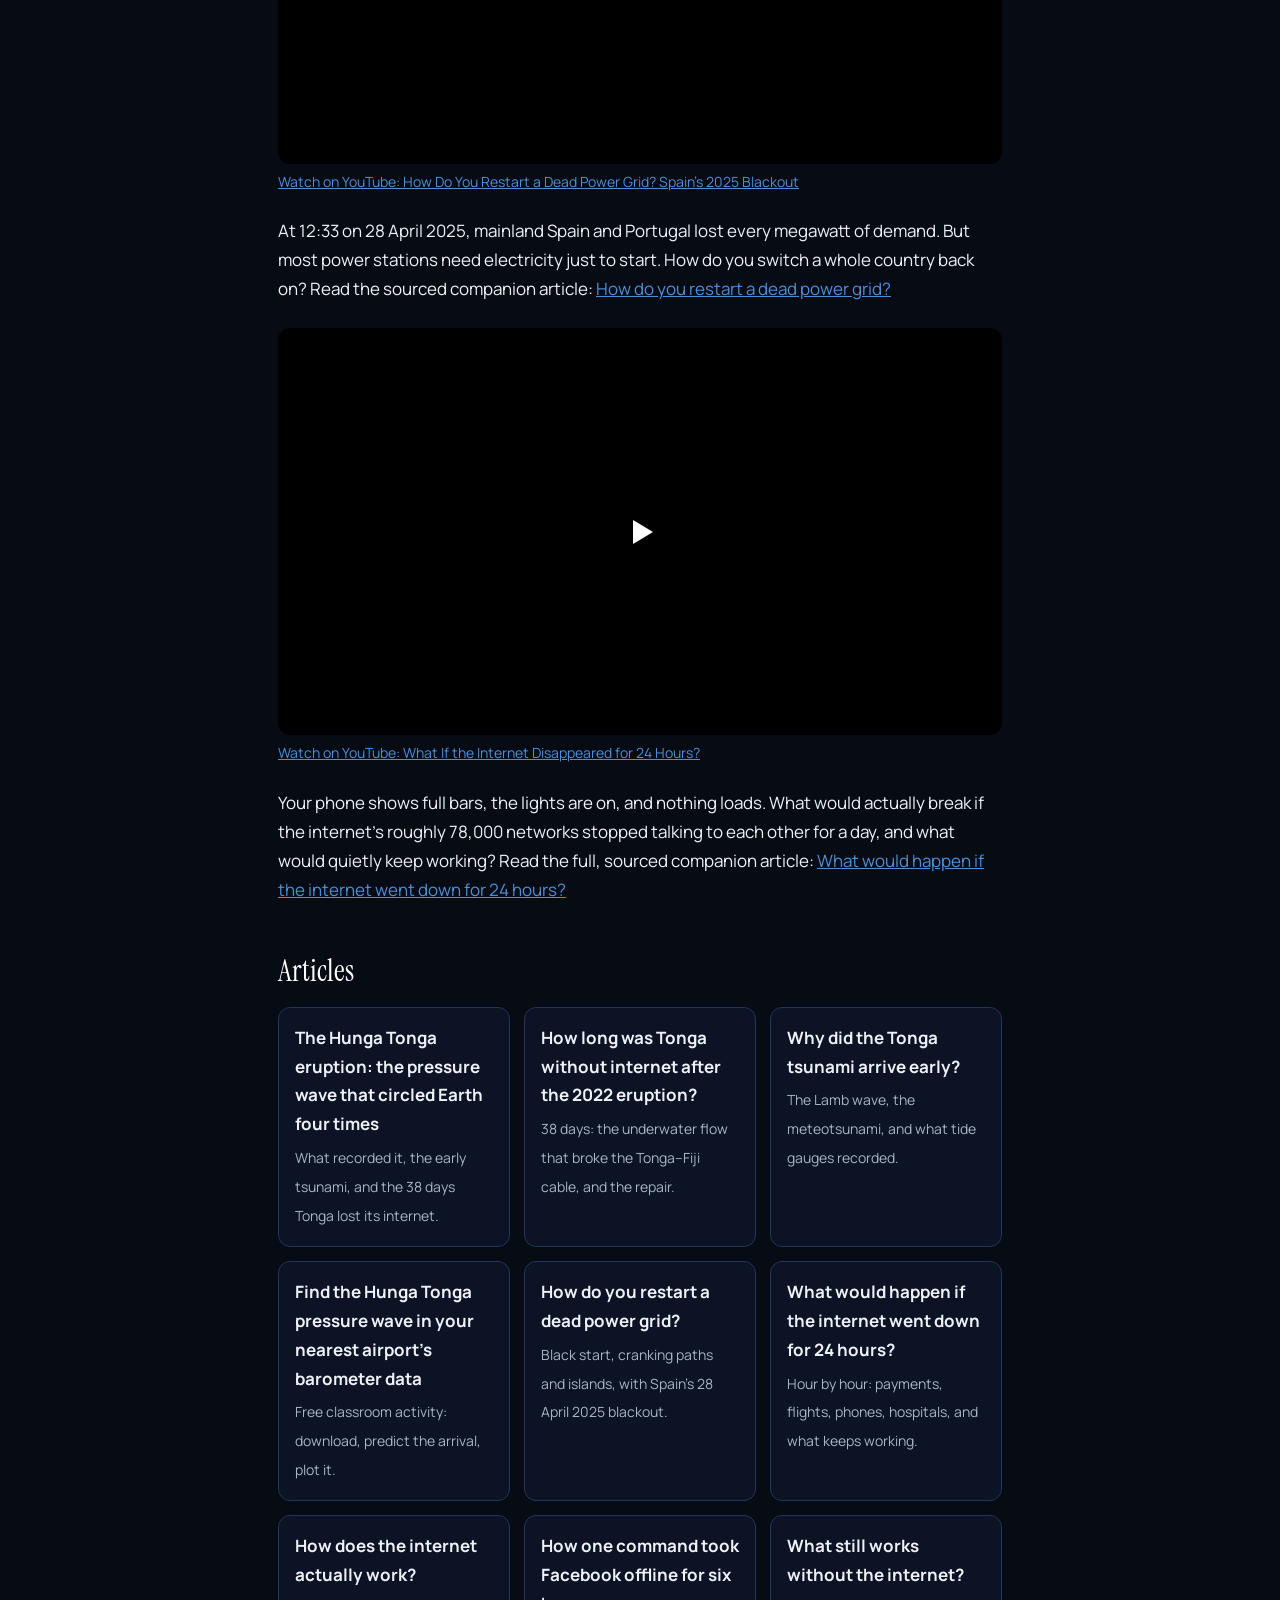
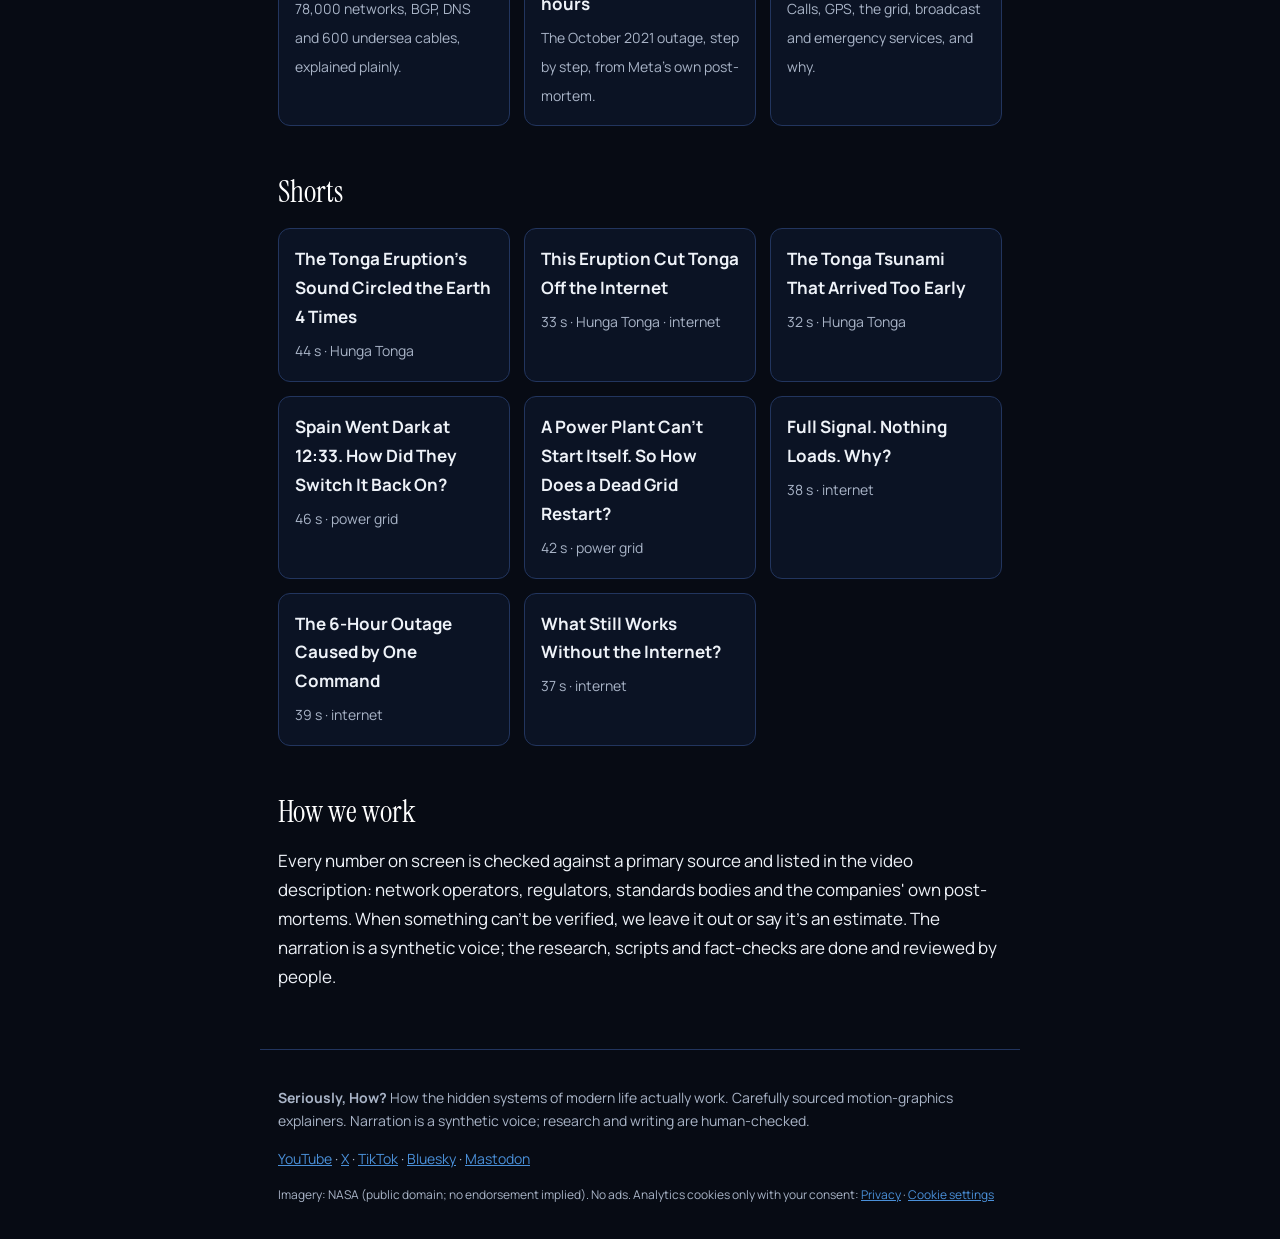
==== commit 68409aa9: "site: 2026-11-24T21:07Z" ====
--- a/index.html
+++ b/index.html
@@ -51,6 +51,7 @@
 <a class="card" href="/hunga-tonga-eruption-pressure-wave/"><strong>The Hunga Tonga eruption: the pressure wave that circled Earth four times</strong><span>What recorded it, the early tsunami, and the 38 days Tonga lost its internet.</span></a>
 <a class="card" href="/tonga-internet-cable-cut-2022/"><strong>How long was Tonga without internet after the 2022 eruption?</strong><span>38 days: the underwater flow that broke the Tonga–Fiji cable, and the repair.</span></a>
 <a class="card" href="/tonga-tsunami-arrived-early-meteotsunami/"><strong>Why did the Tonga tsunami arrive early?</strong><span>The Lamb wave, the meteotsunami, and what tide gauges recorded.</span></a>
+<a class="card" href="/find-the-hunga-tonga-wave-in-barometer-data/"><strong>Find the Hunga Tonga pressure wave in your nearest airport's barometer data</strong><span>Free classroom activity: download, predict the arrival, plot it.</span></a>
 <a class="card" href="/restart-a-dead-power-grid/"><strong>How do you restart a dead power grid?</strong><span>Black start, cranking paths and islands, with Spain's 28 April 2025 blackout.</span></a>
 <a class="card" href="/internet-outage-24-hours/"><strong>What would happen if the internet went down for 24 hours?</strong><span>Hour by hour: payments, flights, phones, hospitals, and what keeps working.</span></a>
 <a class="card" href="/how-the-internet-works-bgp-dns/"><strong>How does the internet actually work?</strong><span>78,000 networks, BGP, DNS and 600 undersea cables, explained plainly.</span></a>
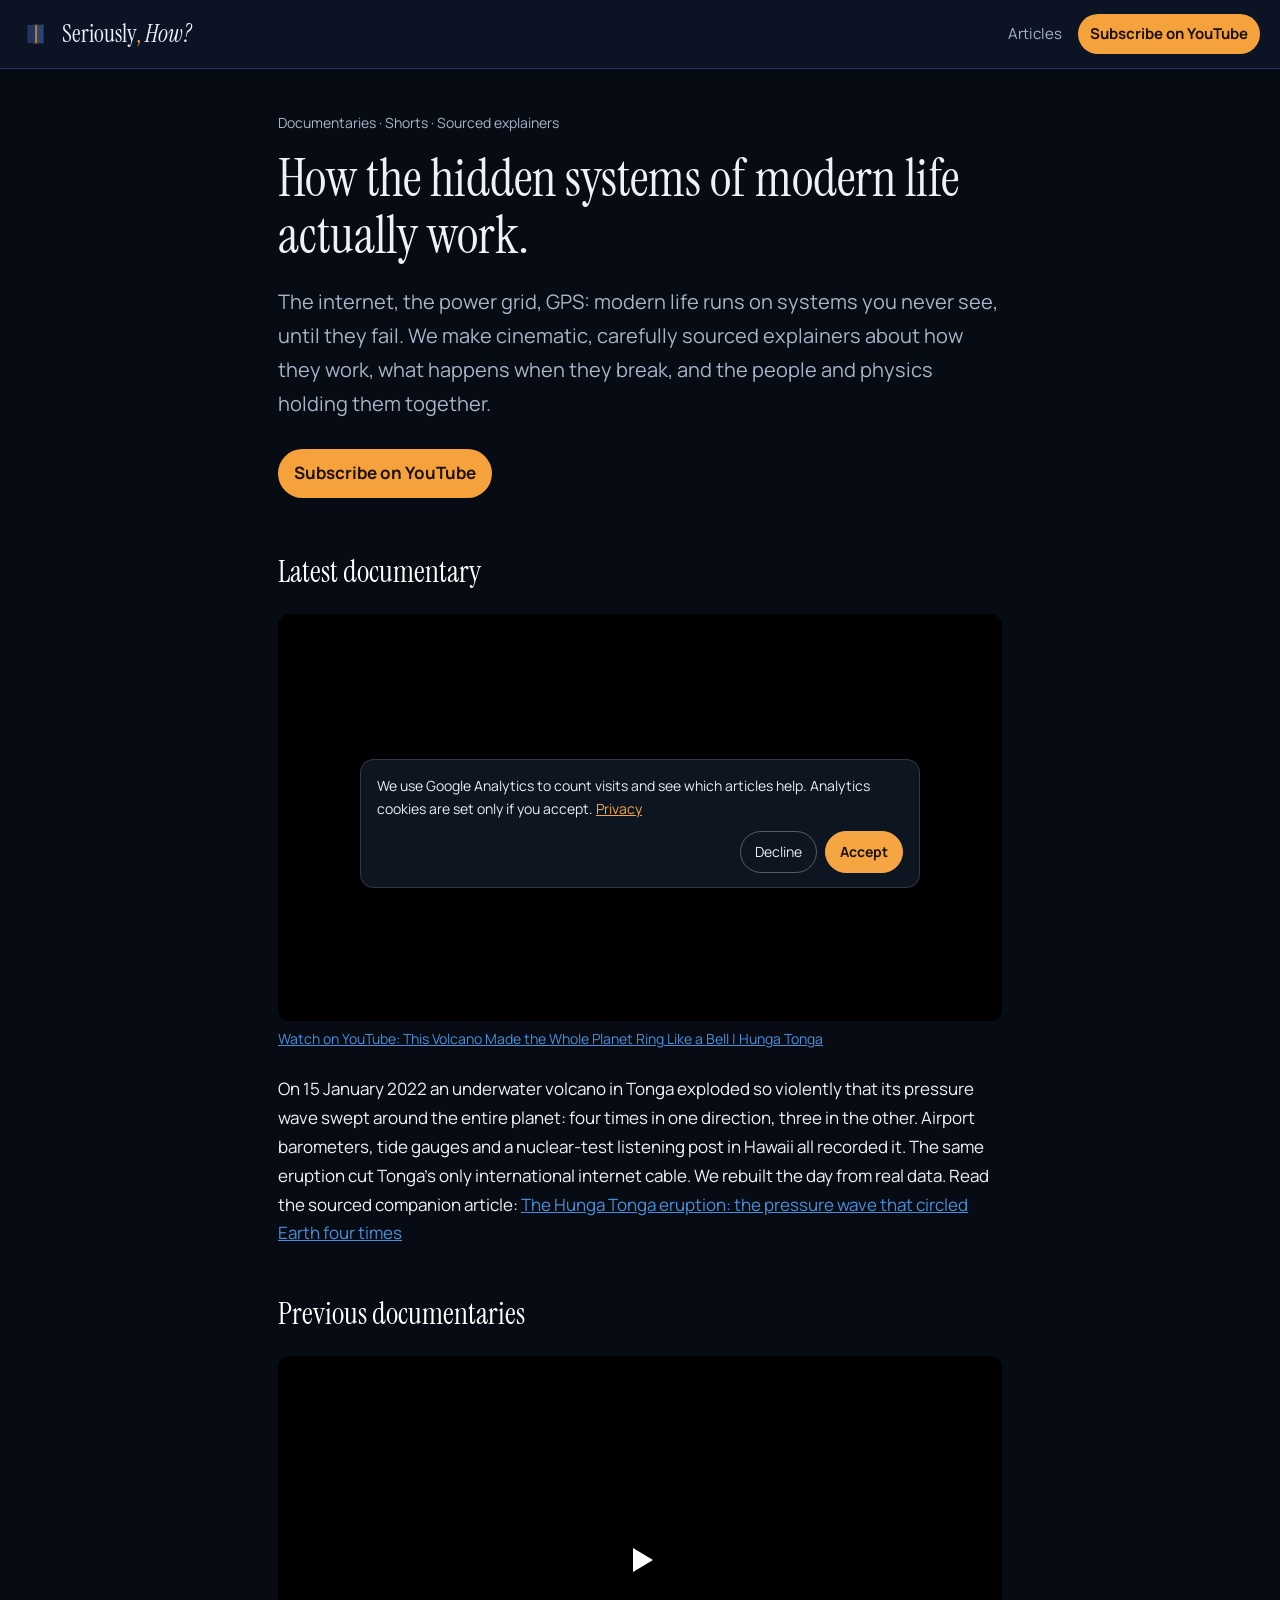
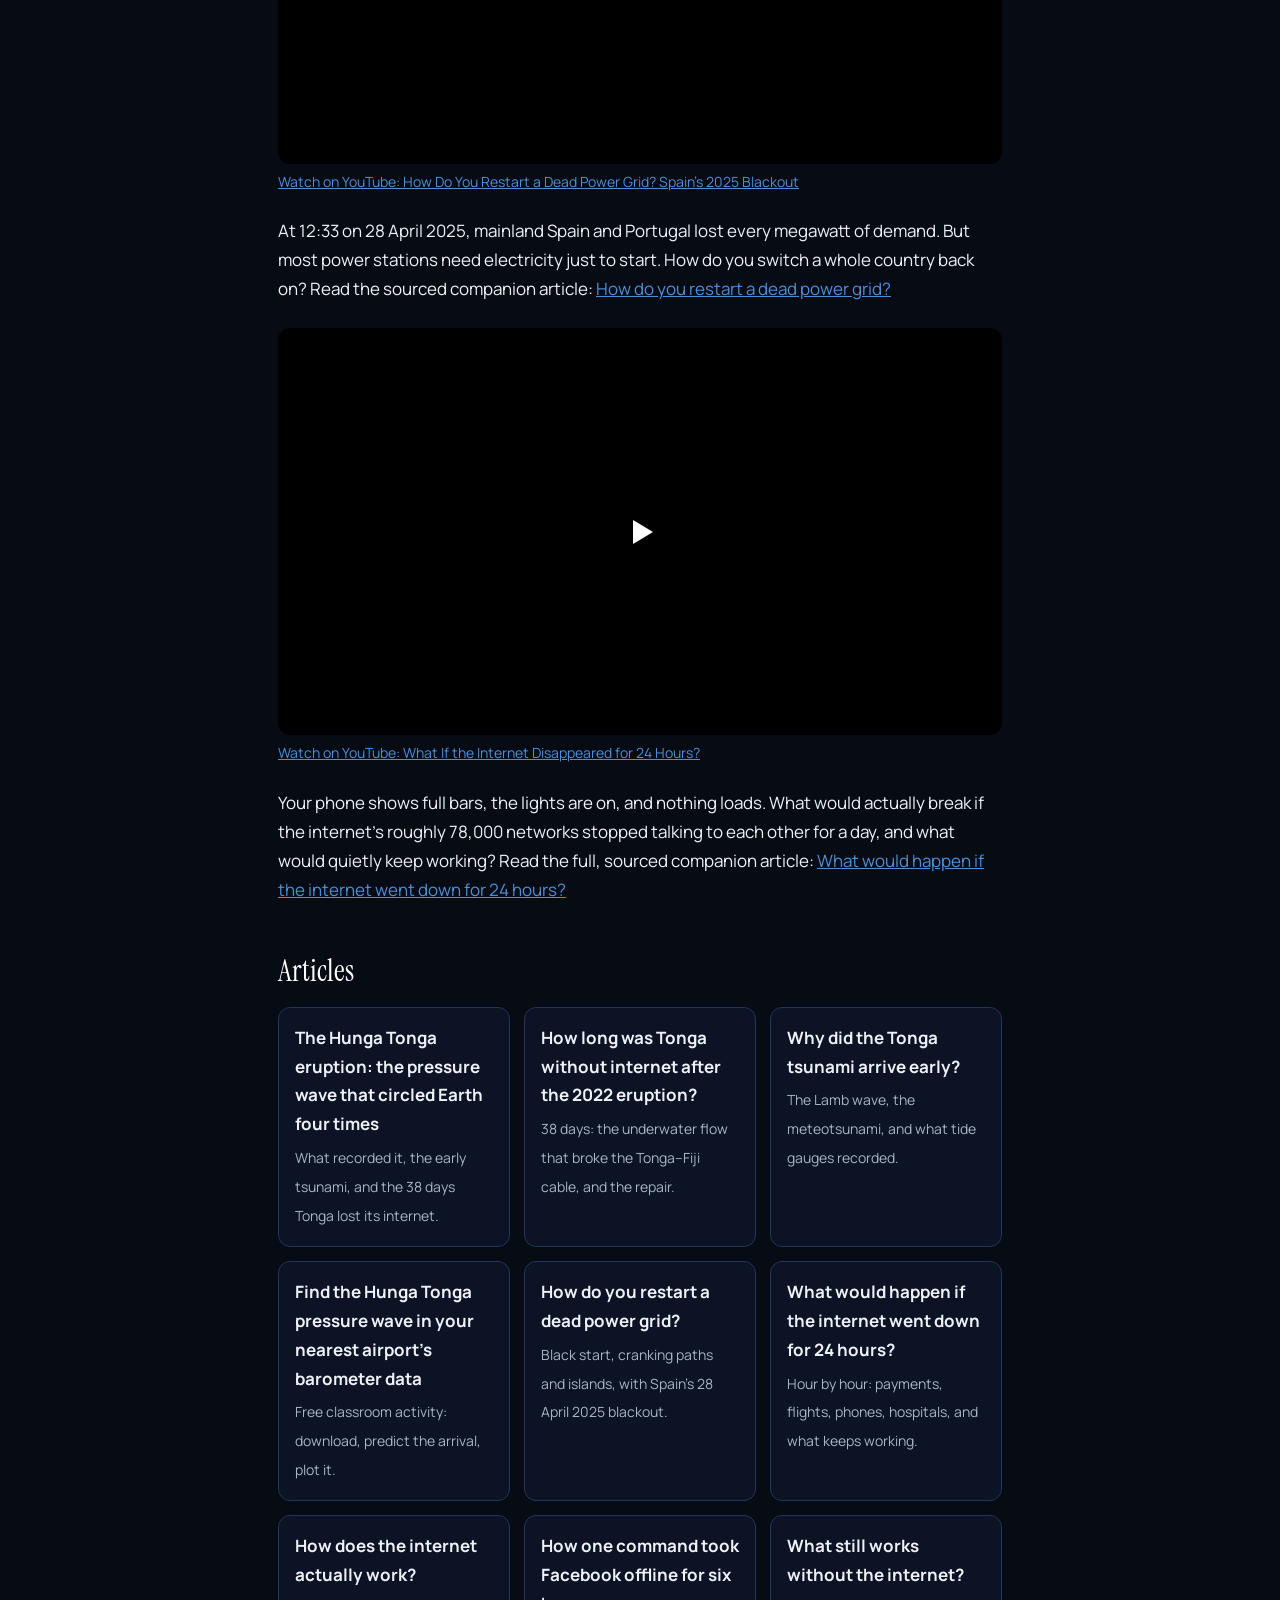
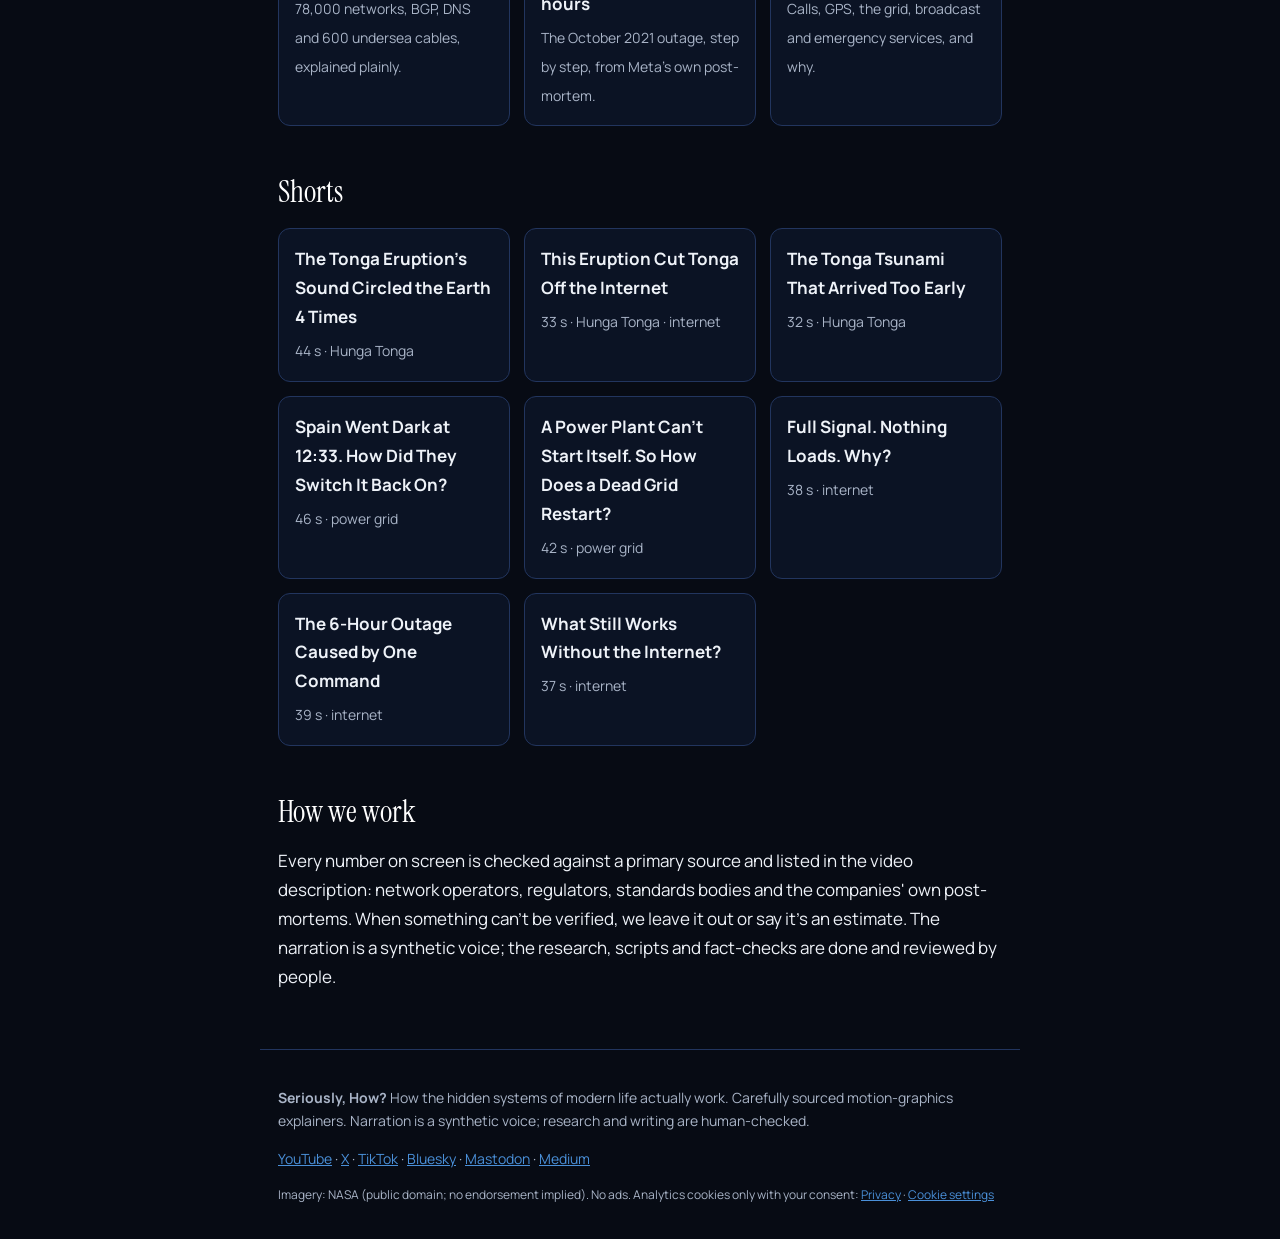
==== commit d7115363: "site: 2026-11-24T21:32Z" ====
--- a/index.html
+++ b/index.html
@@ -17,7 +17,7 @@
 <link rel="preconnect" href="https://fonts.googleapis.com"><link rel="preconnect" href="https://fonts.gstatic.com" crossorigin>
 <link href="https://fonts.googleapis.com/css2?family=Instrument+Serif:ital@0;1&family=Manrope:wght@400;600;700&display=swap" rel="stylesheet">
 <link rel="stylesheet" href="/static/style.css?v=be25d2f9">
-<script type="application/ld+json">{"@context": "https://schema.org", "@graph": [{"@type": "WebSite", "name": "Seriously, How?", "url": "https://seriouslyhowtv.github.io/", "alternateName": ["Seriously How", "SeriouslyHow", "Seriously How TV", "SeriouslyHowTV"]}, {"@type": "Organization", "name": "Seriously, How?", "url": "https://seriouslyhowtv.github.io", "logo": "https://seriouslyhowtv.github.io/static/avatar.png", "alternateName": ["Seriously How", "SeriouslyHowTV"], "description": "Sourced science and infrastructure documentaries on YouTube: the internet, power grids, GPS and the planet.", "sameAs": ["https://www.youtube.com/@SeriouslyHowTV", "https://x.com/SeriouslyHowTV", "https://www.tiktok.com/@seriouslyhowtv", "https://bsky.app/profile/seriouslyhowtv.bsky.social", "https://mastodon.social/@SeriouslyHowTV"]}, {"@type": "VideoObject", "name": "This Volcano Made the Whole Planet Ring Like a Bell | Hunga Tonga", "description": "15 January 2022: the Hunga Tonga eruption sent a pressure wave around the planet four times one way and three the other, rebuilt from real barometer, tide-gauge and satellite data.", "thumbnailUrl": ["https://i.ytimg.com/vi/ZW3n-2zZm_c/maxresdefault.jpg"], "uploadDate": "2026-11-22T15:00:00Z", "duration": "PT6M40S", "embedUrl": "https://www.youtube.com/embed/ZW3n-2zZm_c", "url": "https://www.youtube.com/watch?v=ZW3n-2zZm_c"}, {"@type": "VideoObject", "name": "How Do You Restart a Dead Power Grid? Spain's 2025 Blackout", "description": "How grid operators restart a country after a total blackout: black-start plants, cranking paths, load steps and islands, with the 28 April 2025 Iberian blackout.", "thumbnailUrl": ["https://i.ytimg.com/vi/2I3fvMVswFk/maxresdefault.jpg"], "uploadDate": "2026-11-20T15:00:00Z", "duration": "PT3M11S", "embedUrl": "https://www.youtube.com/embed/2I3fvMVswFk", "url": "https://www.youtube.com/watch?v=2I3fvMVswFk"}, {"@type": "VideoObject", "name": "What If the Internet Disappeared for 24 Hours?", "description": "Hour by hour: what would break and what would keep working if the internet's ~78,000 networks stopped exchanging routes.", "thumbnailUrl": ["https://i.ytimg.com/vi/CZO43--Z1FA/maxresdefault.jpg"], "uploadDate": "2026-11-19T15:00:00Z", "duration": "PT8M13S", "embedUrl": "https://www.youtube.com/embed/CZO43--Z1FA", "url": "https://www.youtube.com/watch?v=CZO43--Z1FA"}]}</script>
+<script type="application/ld+json">{"@context": "https://schema.org", "@graph": [{"@type": "WebSite", "name": "Seriously, How?", "url": "https://seriouslyhowtv.github.io/", "alternateName": ["Seriously How", "SeriouslyHow", "Seriously How TV", "SeriouslyHowTV"]}, {"@type": "Organization", "name": "Seriously, How?", "url": "https://seriouslyhowtv.github.io", "logo": "https://seriouslyhowtv.github.io/static/avatar.png", "alternateName": ["Seriously How", "SeriouslyHowTV"], "description": "Sourced science and infrastructure documentaries on YouTube: the internet, power grids, GPS and the planet.", "sameAs": ["https://www.youtube.com/@SeriouslyHowTV", "https://x.com/SeriouslyHowTV", "https://www.tiktok.com/@seriouslyhowtv", "https://bsky.app/profile/seriouslyhowtv.bsky.social", "https://mastodon.social/@SeriouslyHowTV", "https://medium.com/@seriouslyhowtv"]}, {"@type": "VideoObject", "name": "This Volcano Made the Whole Planet Ring Like a Bell | Hunga Tonga", "description": "15 January 2022: the Hunga Tonga eruption sent a pressure wave around the planet four times one way and three the other, rebuilt from real barometer, tide-gauge and satellite data.", "thumbnailUrl": ["https://i.ytimg.com/vi/ZW3n-2zZm_c/maxresdefault.jpg"], "uploadDate": "2026-11-22T15:00:00Z", "duration": "PT6M40S", "embedUrl": "https://www.youtube.com/embed/ZW3n-2zZm_c", "url": "https://www.youtube.com/watch?v=ZW3n-2zZm_c"}, {"@type": "VideoObject", "name": "How Do You Restart a Dead Power Grid? Spain's 2025 Blackout", "description": "How grid operators restart a country after a total blackout: black-start plants, cranking paths, load steps and islands, with the 28 April 2025 Iberian blackout.", "thumbnailUrl": ["https://i.ytimg.com/vi/2I3fvMVswFk/maxresdefault.jpg"], "uploadDate": "2026-11-20T15:00:00Z", "duration": "PT3M11S", "embedUrl": "https://www.youtube.com/embed/2I3fvMVswFk", "url": "https://www.youtube.com/watch?v=2I3fvMVswFk"}, {"@type": "VideoObject", "name": "What If the Internet Disappeared for 24 Hours?", "description": "Hour by hour: what would break and what would keep working if the internet's ~78,000 networks stopped exchanging routes.", "thumbnailUrl": ["https://i.ytimg.com/vi/CZO43--Z1FA/maxresdefault.jpg"], "uploadDate": "2026-11-19T15:00:00Z", "duration": "PT8M13S", "embedUrl": "https://www.youtube.com/embed/CZO43--Z1FA", "url": "https://www.youtube.com/watch?v=CZO43--Z1FA"}]}</script>
 <script>
 window.dataLayer=window.dataLayer||[];function gtag(){dataLayer.push(arguments);}
 gtag('consent','default',{ad_storage:'denied',ad_user_data:'denied',ad_personalization:'denied',analytics_storage:'denied',wait_for_update:500});
@@ -76,7 +76,7 @@
 </main>
 <footer>
 <p><strong>Seriously, How?</strong> How the hidden systems of modern life actually work. Carefully sourced motion-graphics explainers. Narration is a synthetic voice; research and writing are human-checked.</p>
-<p><a href="https://www.youtube.com/@SeriouslyHowTV">YouTube</a> · <a href="https://x.com/SeriouslyHowTV">X</a> · <a href="https://www.tiktok.com/@seriouslyhowtv">TikTok</a> · <a href="https://bsky.app/profile/seriouslyhowtv.bsky.social">Bluesky</a> · <a rel="me" href="https://mastodon.social/@SeriouslyHowTV">Mastodon</a></p>
+<p><a href="https://www.youtube.com/@SeriouslyHowTV">YouTube</a> · <a href="https://x.com/SeriouslyHowTV">X</a> · <a href="https://www.tiktok.com/@seriouslyhowtv">TikTok</a> · <a href="https://bsky.app/profile/seriouslyhowtv.bsky.social">Bluesky</a> · <a rel="me" href="https://mastodon.social/@SeriouslyHowTV">Mastodon</a> · <a href="https://medium.com/@seriouslyhowtv">Medium</a></p>
 <p class="small">Imagery: NASA (public domain; no endorsement implied). No ads. Analytics cookies only with your consent: <a href="/privacy/">Privacy</a> · <a href="#" id="cookie-settings">Cookie settings</a></p>
 </footer>
 <script>
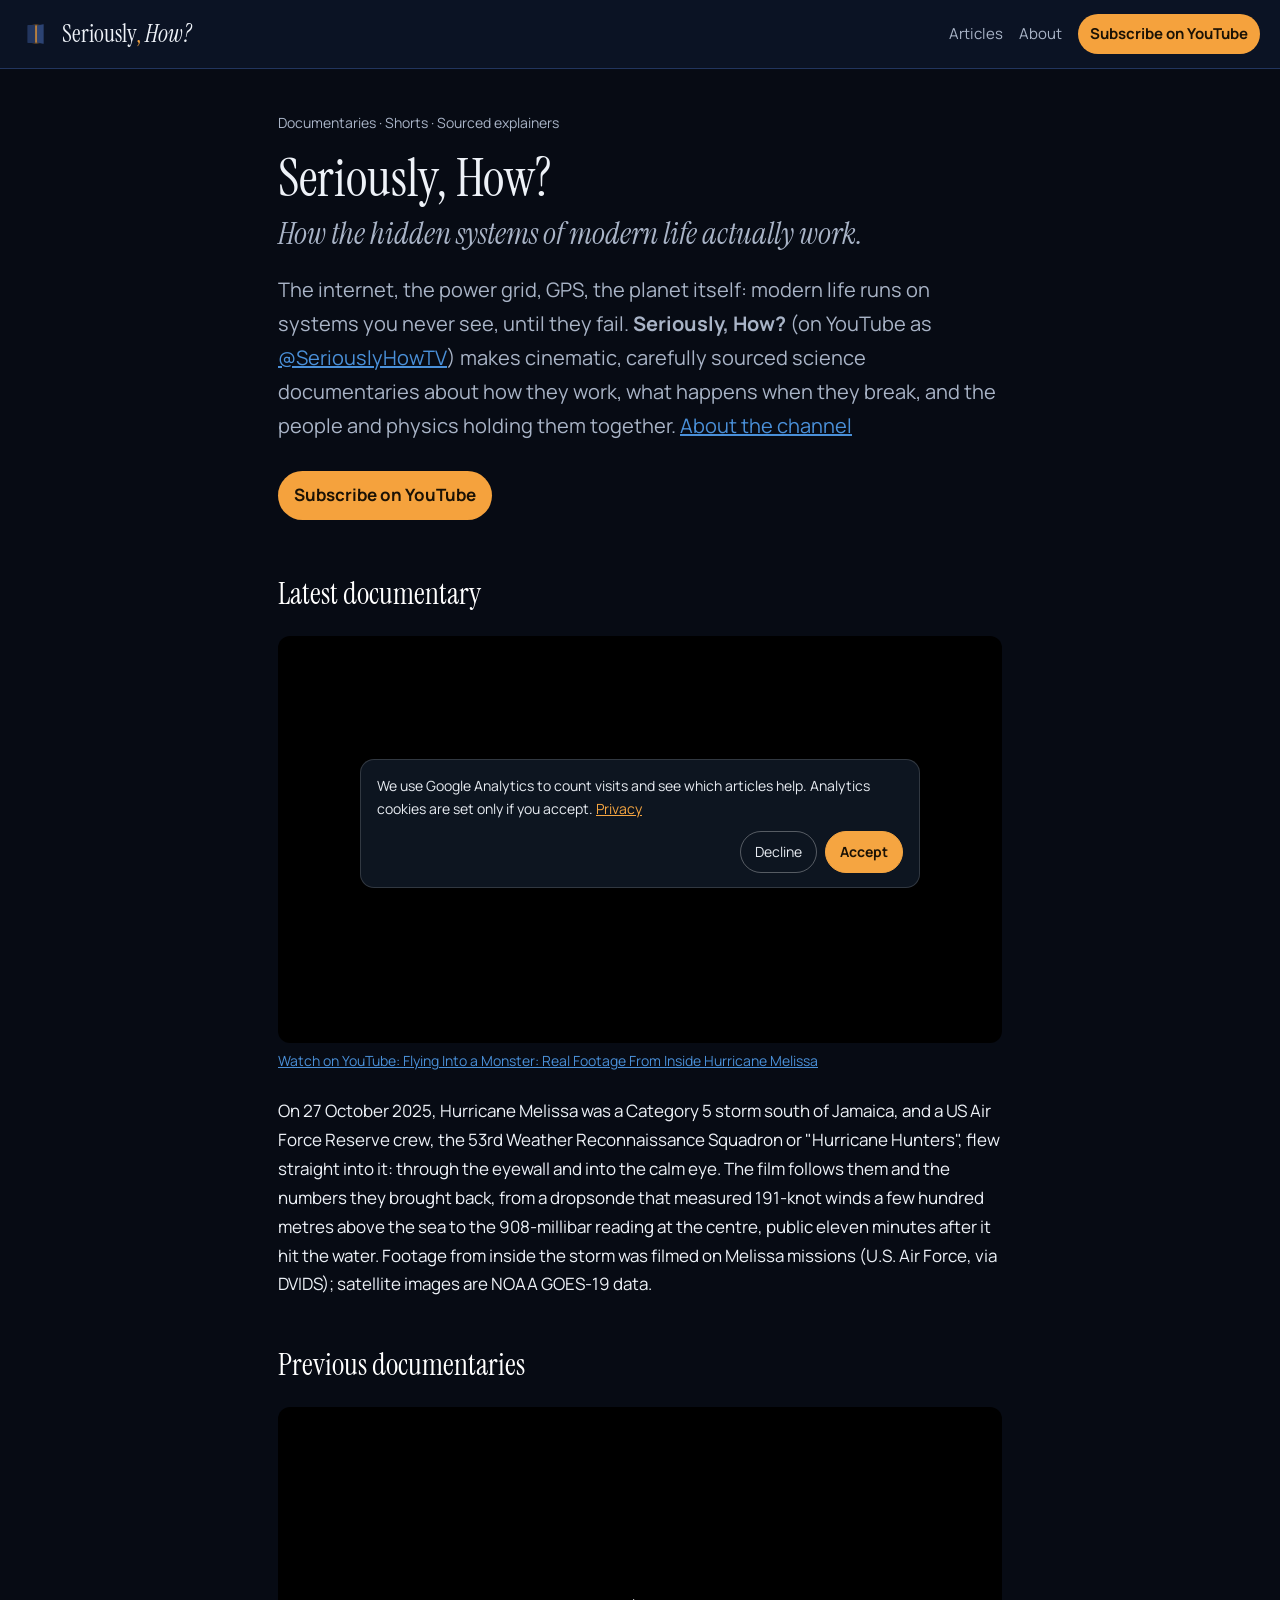
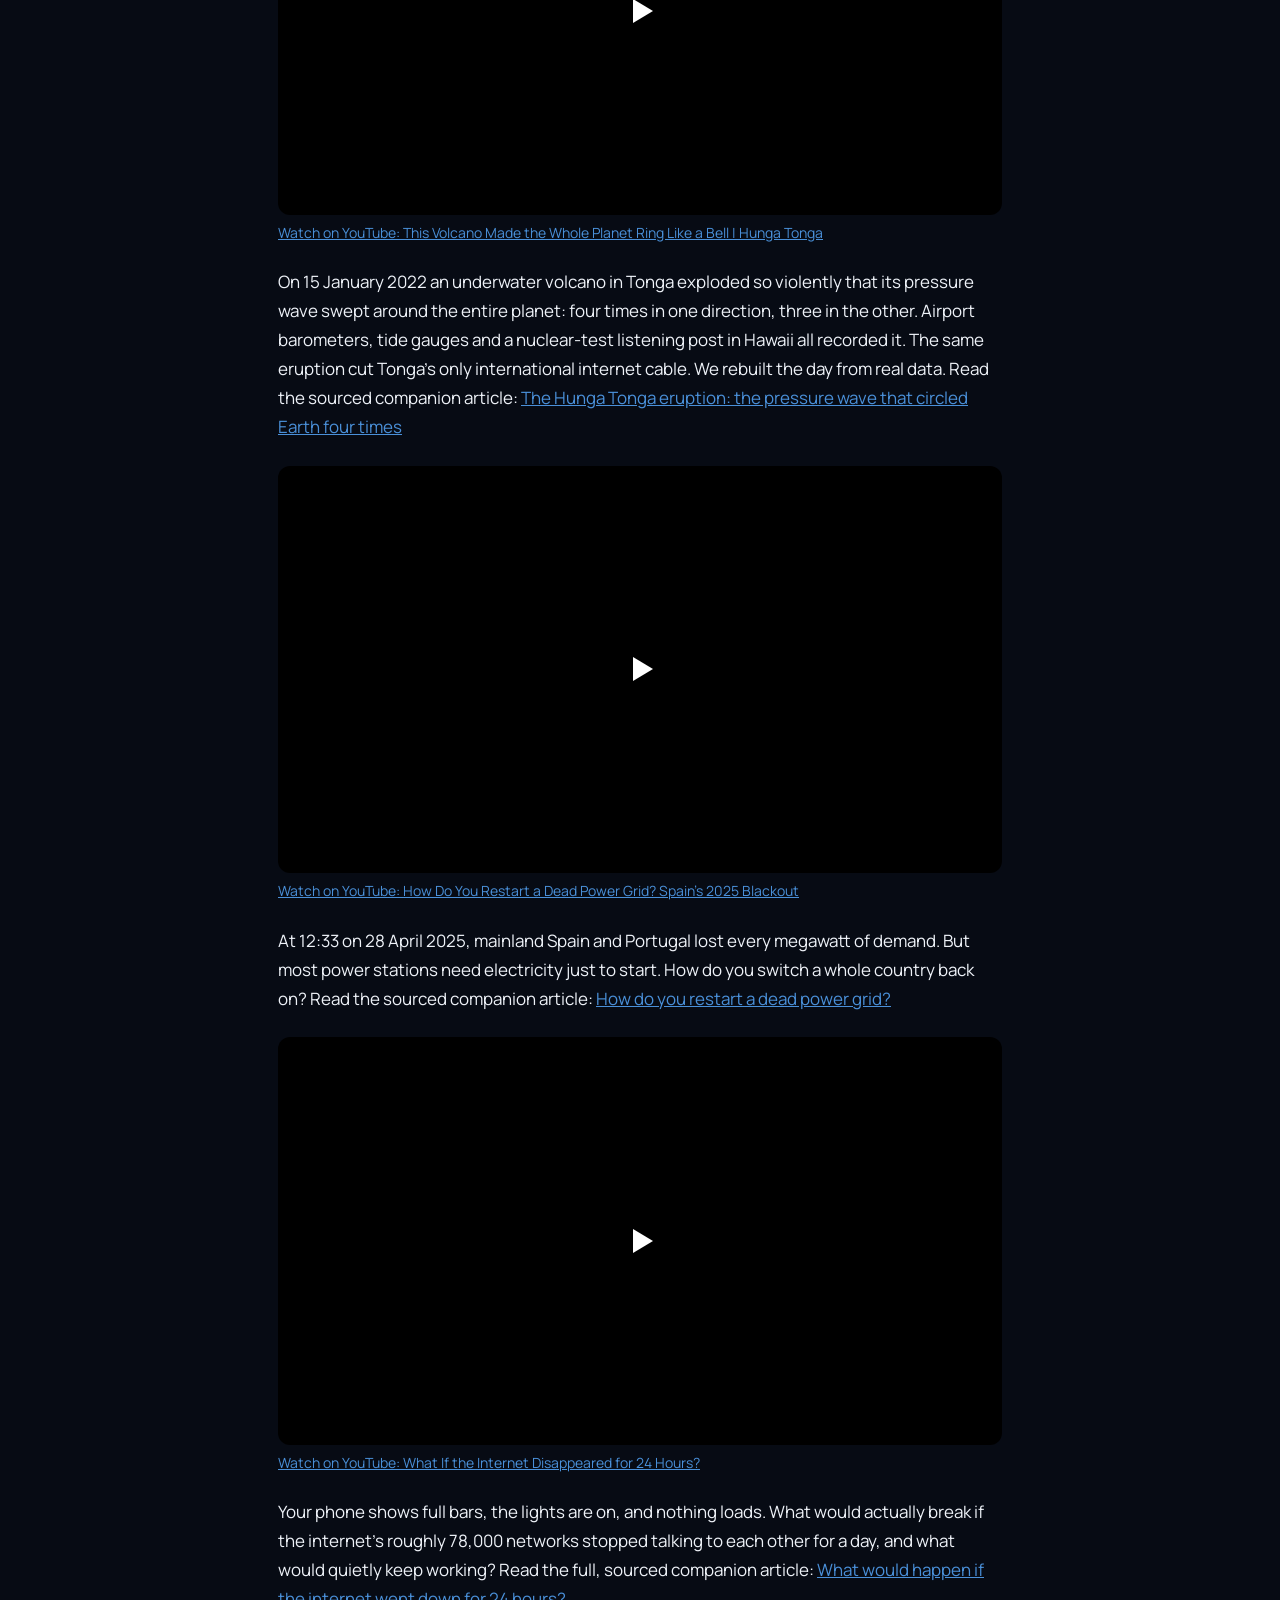
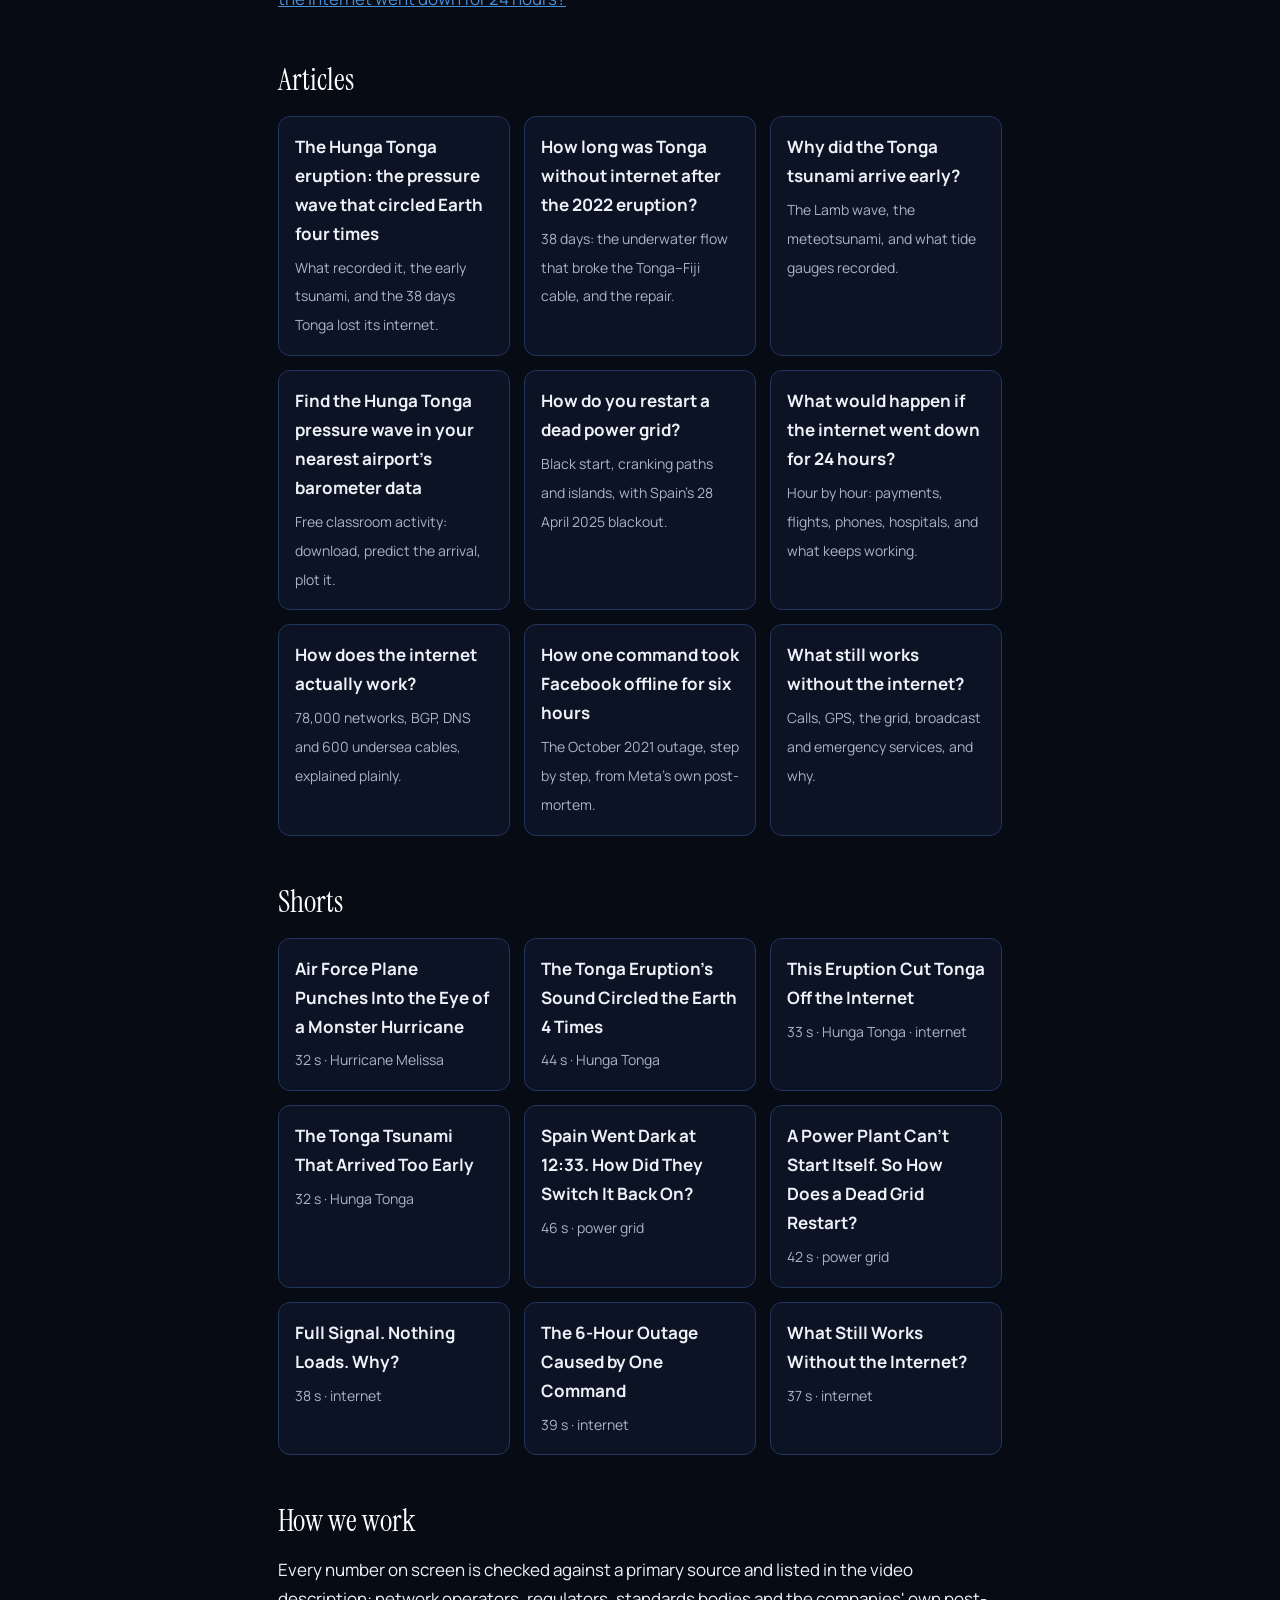
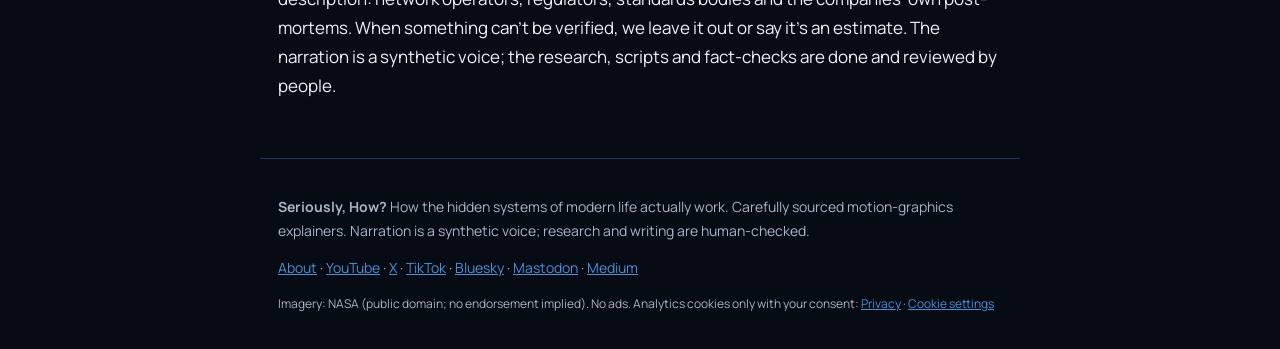
==== commit 1cd390dd: "site: 2026-11-27T18:02Z" ====
--- a/index.html
+++ b/index.html
@@ -3,21 +3,23 @@
 <head>
 <meta charset="utf-8">
 <meta name="viewport" content="width=device-width, initial-scale=1">
-<title>Seriously, How? | How the hidden systems of modern life actually work</title>
-<meta name="description" content="Carefully sourced explainers about the internet, power grids, GPS and the planet itself: what they are, how they fail, and what keeps working. Documentaries and Shorts on YouTube.">
+<title>Seriously, How? (SeriouslyHowTV) | Science documentaries on YouTube</title>
+
+<meta name="description" content="Seriously, How? (SeriouslyHowTV) makes carefully sourced science documentaries and Shorts on YouTube: the internet, power grids, volcanoes, hurricanes and the planet itself. How they work, how they fail, and what keeps working.">
 <link rel="canonical" href="https://seriouslyhowtv.github.io/">
 <meta name="google-site-verification" content="L1zKC8UwtxLcLsiL1kIcSPegI81uNwDRjJPw3aITzao">
 <meta property="og:type" content="website">
-<meta property="og:title" content="Seriously, How? | How the hidden systems of modern life actually work">
-<meta property="og:description" content="Carefully sourced explainers about the internet, power grids, GPS and the planet itself: what they are, how they fail, and what keeps working. Documentaries and Shorts on YouTube.">
+<meta property="og:site_name" content="Seriously, How?">
+<meta property="og:title" content="Seriously, How? (SeriouslyHowTV) | Science documentaries on YouTube">
+<meta property="og:description" content="Seriously, How? (SeriouslyHowTV) makes carefully sourced science documentaries and Shorts on YouTube: the internet, power grids, volcanoes, hurricanes and the planet itself. How they work, how they fail, and what keeps working.">
 <meta property="og:url" content="https://seriouslyhowtv.github.io/">
 <meta property="og:image" content="https://seriouslyhowtv.github.io/static/og-blackstart.jpg">
 <meta name="twitter:card" content="summary_large_image">
 <link rel="icon" href="/static/favicon.png">
 <link rel="preconnect" href="https://fonts.googleapis.com"><link rel="preconnect" href="https://fonts.gstatic.com" crossorigin>
 <link href="https://fonts.googleapis.com/css2?family=Instrument+Serif:ital@0;1&family=Manrope:wght@400;600;700&display=swap" rel="stylesheet">
-<link rel="stylesheet" href="/static/style.css?v=be25d2f9">
-<script type="application/ld+json">{"@context": "https://schema.org", "@graph": [{"@type": "WebSite", "name": "Seriously, How?", "url": "https://seriouslyhowtv.github.io/", "alternateName": ["Seriously How", "SeriouslyHow", "Seriously How TV", "SeriouslyHowTV"]}, {"@type": "Organization", "name": "Seriously, How?", "url": "https://seriouslyhowtv.github.io", "logo": "https://seriouslyhowtv.github.io/static/avatar.png", "alternateName": ["Seriously How", "SeriouslyHowTV"], "description": "Sourced science and infrastructure documentaries on YouTube: the internet, power grids, GPS and the planet.", "sameAs": ["https://www.youtube.com/@SeriouslyHowTV", "https://x.com/SeriouslyHowTV", "https://www.tiktok.com/@seriouslyhowtv", "https://bsky.app/profile/seriouslyhowtv.bsky.social", "https://mastodon.social/@SeriouslyHowTV", "https://medium.com/@seriouslyhowtv"]}, {"@type": "VideoObject", "name": "This Volcano Made the Whole Planet Ring Like a Bell | Hunga Tonga", "description": "15 January 2022: the Hunga Tonga eruption sent a pressure wave around the planet four times one way and three the other, rebuilt from real barometer, tide-gauge and satellite data.", "thumbnailUrl": ["https://i.ytimg.com/vi/ZW3n-2zZm_c/maxresdefault.jpg"], "uploadDate": "2026-11-22T15:00:00Z", "duration": "PT6M40S", "embedUrl": "https://www.youtube.com/embed/ZW3n-2zZm_c", "url": "https://www.youtube.com/watch?v=ZW3n-2zZm_c"}, {"@type": "VideoObject", "name": "How Do You Restart a Dead Power Grid? Spain's 2025 Blackout", "description": "How grid operators restart a country after a total blackout: black-start plants, cranking paths, load steps and islands, with the 28 April 2025 Iberian blackout.", "thumbnailUrl": ["https://i.ytimg.com/vi/2I3fvMVswFk/maxresdefault.jpg"], "uploadDate": "2026-11-20T15:00:00Z", "duration": "PT3M11S", "embedUrl": "https://www.youtube.com/embed/2I3fvMVswFk", "url": "https://www.youtube.com/watch?v=2I3fvMVswFk"}, {"@type": "VideoObject", "name": "What If the Internet Disappeared for 24 Hours?", "description": "Hour by hour: what would break and what would keep working if the internet's ~78,000 networks stopped exchanging routes.", "thumbnailUrl": ["https://i.ytimg.com/vi/CZO43--Z1FA/maxresdefault.jpg"], "uploadDate": "2026-11-19T15:00:00Z", "duration": "PT8M13S", "embedUrl": "https://www.youtube.com/embed/CZO43--Z1FA", "url": "https://www.youtube.com/watch?v=CZO43--Z1FA"}]}</script>
+<link rel="stylesheet" href="/static/style.css?v=108604fa">
+<script type="application/ld+json">{"@context": "https://schema.org", "@graph": [{"@type": "WebSite", "@id": "https://seriouslyhowtv.github.io/#website", "name": "Seriously, How?", "url": "https://seriouslyhowtv.github.io/", "alternateName": ["Seriously How", "SeriouslyHow", "Seriously How TV", "SeriouslyHowTV"], "publisher": {"@id": "https://seriouslyhowtv.github.io/#organization"}}, {"@type": "Organization", "@id": "https://seriouslyhowtv.github.io/#organization", "name": "Seriously, How?", "url": "https://seriouslyhowtv.github.io/", "logo": "https://seriouslyhowtv.github.io/static/avatar.png", "alternateName": ["Seriously How", "SeriouslyHow", "Seriously How TV", "SeriouslyHowTV"], "description": "Sourced science and infrastructure documentaries on YouTube: the internet, power grids, volcanoes, hurricanes and the planet.", "sameAs": ["https://www.youtube.com/@SeriouslyHowTV", "https://x.com/SeriouslyHowTV", "https://www.tiktok.com/@seriouslyhowtv", "https://bsky.app/profile/seriouslyhowtv.bsky.social", "https://mastodon.social/@SeriouslyHowTV", "https://medium.com/@seriouslyhowtv", "https://github.com/SeriouslyHowTV"]}, {"@type": "VideoObject", "name": "Flying Into a Monster: Real Footage From Inside Hurricane Melissa", "description": "27 October 2025: a US Air Force Reserve Hurricane Hunter crew flies into Category 5 Hurricane Melissa, through the eyewall to the calm eye, and the dropsonde data they send back.", "thumbnailUrl": ["https://i.ytimg.com/vi/5otC2qm0XSo/maxresdefault.jpg"], "uploadDate": "2026-11-26T15:00:00Z", "duration": "PT6M25S", "embedUrl": "https://www.youtube.com/embed/5otC2qm0XSo", "url": "https://www.youtube.com/watch?v=5otC2qm0XSo"}, {"@type": "VideoObject", "name": "This Volcano Made the Whole Planet Ring Like a Bell | Hunga Tonga", "description": "15 January 2022: the Hunga Tonga eruption sent a pressure wave around the planet four times one way and three the other, rebuilt from real barometer, tide-gauge and satellite data.", "thumbnailUrl": ["https://i.ytimg.com/vi/ZW3n-2zZm_c/maxresdefault.jpg"], "uploadDate": "2026-11-22T15:00:00Z", "duration": "PT6M40S", "embedUrl": "https://www.youtube.com/embed/ZW3n-2zZm_c", "url": "https://www.youtube.com/watch?v=ZW3n-2zZm_c"}, {"@type": "VideoObject", "name": "How Do You Restart a Dead Power Grid? Spain's 2025 Blackout", "description": "How grid operators restart a country after a total blackout: black-start plants, cranking paths, load steps and islands, with the 28 April 2025 Iberian blackout.", "thumbnailUrl": ["https://i.ytimg.com/vi/2I3fvMVswFk/maxresdefault.jpg"], "uploadDate": "2026-11-20T15:00:00Z", "duration": "PT3M11S", "embedUrl": "https://www.youtube.com/embed/2I3fvMVswFk", "url": "https://www.youtube.com/watch?v=2I3fvMVswFk"}, {"@type": "VideoObject", "name": "What If the Internet Disappeared for 24 Hours?", "description": "Hour by hour: what would break and what would keep working if the internet's ~78,000 networks stopped exchanging routes.", "thumbnailUrl": ["https://i.ytimg.com/vi/CZO43--Z1FA/maxresdefault.jpg"], "uploadDate": "2026-11-19T15:00:00Z", "duration": "PT8M13S", "embedUrl": "https://www.youtube.com/embed/CZO43--Z1FA", "url": "https://www.youtube.com/watch?v=CZO43--Z1FA"}]}</script>
 <script>
 window.dataLayer=window.dataLayer||[];function gtag(){dataLayer.push(arguments);}
 gtag('consent','default',{ad_storage:'denied',ad_user_data:'denied',ad_personalization:'denied',analytics_storage:'denied',wait_for_update:500});
@@ -28,18 +30,21 @@
 </head>
 <body>
 <header class="top"><a class="brand" href="/"><img src="/static/avatar.png" alt="" width="32" height="32"><span>Seriously<span class="comma">,</span> <em>How?</em></span></a>
-<nav><a href="/#articles">Articles</a><a href="https://www.youtube.com/@SeriouslyHowTV?sub_confirmation=1" class="sub">Subscribe on YouTube</a></nav></header>
+<nav><a href="/#articles">Articles</a><a href="/about/">About</a><a href="https://www.youtube.com/@SeriouslyHowTV?sub_confirmation=1" class="sub">Subscribe on YouTube</a></nav></header>
 <main>
 <p class="meta">Documentaries · Shorts · Sourced explainers</p>
-<h1>How the hidden systems of modern life actually work.</h1>
-<p class="lede">The internet, the power grid, GPS: modern life runs on systems you never see, until they fail. We make cinematic, carefully sourced explainers about how they work, what happens when they break, and the people and physics holding them together.</p>
+<h1>Seriously, How?<br><em>How the hidden systems of modern life actually work.</em></h1>
+<p class="lede">The internet, the power grid, GPS, the planet itself: modern life runs on systems you never see, until they fail. <strong>Seriously, How?</strong> (on YouTube as <a href="https://www.youtube.com/@SeriouslyHowTV">@SeriouslyHowTV</a>) makes cinematic, carefully sourced science documentaries about how they work, what happens when they break, and the people and physics holding them together. <a href="/about/">About the channel</a></p>
 <a class="cta" href="https://www.youtube.com/@SeriouslyHowTV?sub_confirmation=1">Subscribe on YouTube</a>
 
 <h2>Latest documentary</h2>
+<figure class="video"><button class="yt" data-id="5otC2qm0XSo" data-title="Flying Into a Monster: Real Footage From Inside Hurricane Melissa" style="background-image:url(https://i.ytimg.com/vi/5otC2qm0XSo/maxresdefault.jpg)" aria-label="Play: Flying Into a Monster: Real Footage From Inside Hurricane Melissa"><span class="play"></span></button><figcaption><a href="https://www.youtube.com/watch?v=5otC2qm0XSo">Watch on YouTube: Flying Into a Monster: Real Footage From Inside Hurricane Melissa</a></figcaption></figure>
+<p>On 27 October 2025, Hurricane Melissa was a Category 5 storm south of Jamaica, and a US Air Force Reserve crew, the 53rd Weather Reconnaissance Squadron or "Hurricane Hunters", flew straight into it: through the eyewall and into the calm eye. The film follows them and the numbers they brought back, from a dropsonde that measured 191-knot winds a few hundred metres above the sea to the 908-millibar reading at the centre, public eleven minutes after it hit the water. Footage from inside the storm was filmed on Melissa missions (U.S. Air Force, via DVIDS); satellite images are NOAA GOES-19 data.</p>
+
+<h2>Previous documentaries</h2>
 <figure class="video"><button class="yt" data-id="ZW3n-2zZm_c" data-title="This Volcano Made the Whole Planet Ring Like a Bell | Hunga Tonga" style="background-image:url(https://i.ytimg.com/vi/ZW3n-2zZm_c/maxresdefault.jpg)" aria-label="Play: This Volcano Made the Whole Planet Ring Like a Bell | Hunga Tonga"><span class="play"></span></button><figcaption><a href="https://www.youtube.com/watch?v=ZW3n-2zZm_c">Watch on YouTube: This Volcano Made the Whole Planet Ring Like a Bell | Hunga Tonga</a></figcaption></figure>
 <p>On 15 January 2022 an underwater volcano in Tonga exploded so violently that its pressure wave swept around the entire planet: four times in one direction, three in the other. Airport barometers, tide gauges and a nuclear-test listening post in Hawaii all recorded it. The same eruption cut Tonga's only international internet cable. We rebuilt the day from real data. Read the sourced companion article: <a href="/hunga-tonga-eruption-pressure-wave/">The Hunga Tonga eruption: the pressure wave that circled Earth four times</a></p>
 
-<h2>Previous documentaries</h2>
 <figure class="video"><button class="yt" data-id="2I3fvMVswFk" data-title="How Do You Restart a Dead Power Grid? Spain&#x27;s 2025 Blackout" style="background-image:url(https://i.ytimg.com/vi/2I3fvMVswFk/maxresdefault.jpg)" aria-label="Play: How Do You Restart a Dead Power Grid? Spain&#x27;s 2025 Blackout"><span class="play"></span></button><figcaption><a href="https://www.youtube.com/watch?v=2I3fvMVswFk">Watch on YouTube: How Do You Restart a Dead Power Grid? Spain&#x27;s 2025 Blackout</a></figcaption></figure>
 <p>At 12:33 on 28 April 2025, mainland Spain and Portugal lost every megawatt of demand. But most power stations need electricity just to start. How do you switch a whole country back on? Read the sourced companion article: <a href="/restart-a-dead-power-grid/">How do you restart a dead power grid?</a></p>
 
@@ -61,6 +66,7 @@
 
 <h2>Shorts</h2>
 <div class="cards">
+<a class="card" href="https://youtube.com/shorts/F8GmeYeCbho"><strong>Air Force Plane Punches Into the Eye of a Monster Hurricane</strong><span>32 s · Hurricane Melissa</span></a>
 <a class="card" href="https://youtube.com/shorts/fI9rBYggcsI"><strong>The Tonga Eruption's Sound Circled the Earth 4 Times</strong><span>44 s · Hunga Tonga</span></a>
 <a class="card" href="https://youtube.com/shorts/1gb4xCzdbtQ"><strong>This Eruption Cut Tonga Off the Internet</strong><span>33 s · Hunga Tonga · internet</span></a>
 <a class="card" href="https://youtube.com/shorts/nh2nMl_MNos"><strong>The Tonga Tsunami That Arrived Too Early</strong><span>32 s · Hunga Tonga</span></a>
@@ -76,7 +82,7 @@
 </main>
 <footer>
 <p><strong>Seriously, How?</strong> How the hidden systems of modern life actually work. Carefully sourced motion-graphics explainers. Narration is a synthetic voice; research and writing are human-checked.</p>
-<p><a href="https://www.youtube.com/@SeriouslyHowTV">YouTube</a> · <a href="https://x.com/SeriouslyHowTV">X</a> · <a href="https://www.tiktok.com/@seriouslyhowtv">TikTok</a> · <a href="https://bsky.app/profile/seriouslyhowtv.bsky.social">Bluesky</a> · <a rel="me" href="https://mastodon.social/@SeriouslyHowTV">Mastodon</a> · <a href="https://medium.com/@seriouslyhowtv">Medium</a></p>
+<p><a href="/about/">About</a> · <a href="https://www.youtube.com/@SeriouslyHowTV">YouTube</a> · <a href="https://x.com/SeriouslyHowTV">X</a> · <a href="https://www.tiktok.com/@seriouslyhowtv">TikTok</a> · <a href="https://bsky.app/profile/seriouslyhowtv.bsky.social">Bluesky</a> · <a rel="me" href="https://mastodon.social/@SeriouslyHowTV">Mastodon</a> · <a href="https://medium.com/@seriouslyhowtv">Medium</a></p>
 <p class="small">Imagery: NASA (public domain; no endorsement implied). No ads. Analytics cookies only with your consent: <a href="/privacy/">Privacy</a> · <a href="#" id="cookie-settings">Cookie settings</a></p>
 </footer>
 <script>
--- a/static/style.css
+++ b/static/style.css
@@ -46,3 +46,4 @@
 .consent-actions{display:flex;gap:8px;justify-content:flex-end}
 .consent button{font:inherit;padding:8px 14px;border-radius:999px;border:1px solid rgba(255,255,255,.3);background:transparent;color:inherit;cursor:pointer}
 .consent button.primary{background:#f5a541;color:#1b1205;border-color:#f5a541;font-weight:700}
+h1 em{display:block;font-size:.6em;line-height:1.2;color:var(--muted);margin-top:.25em}
